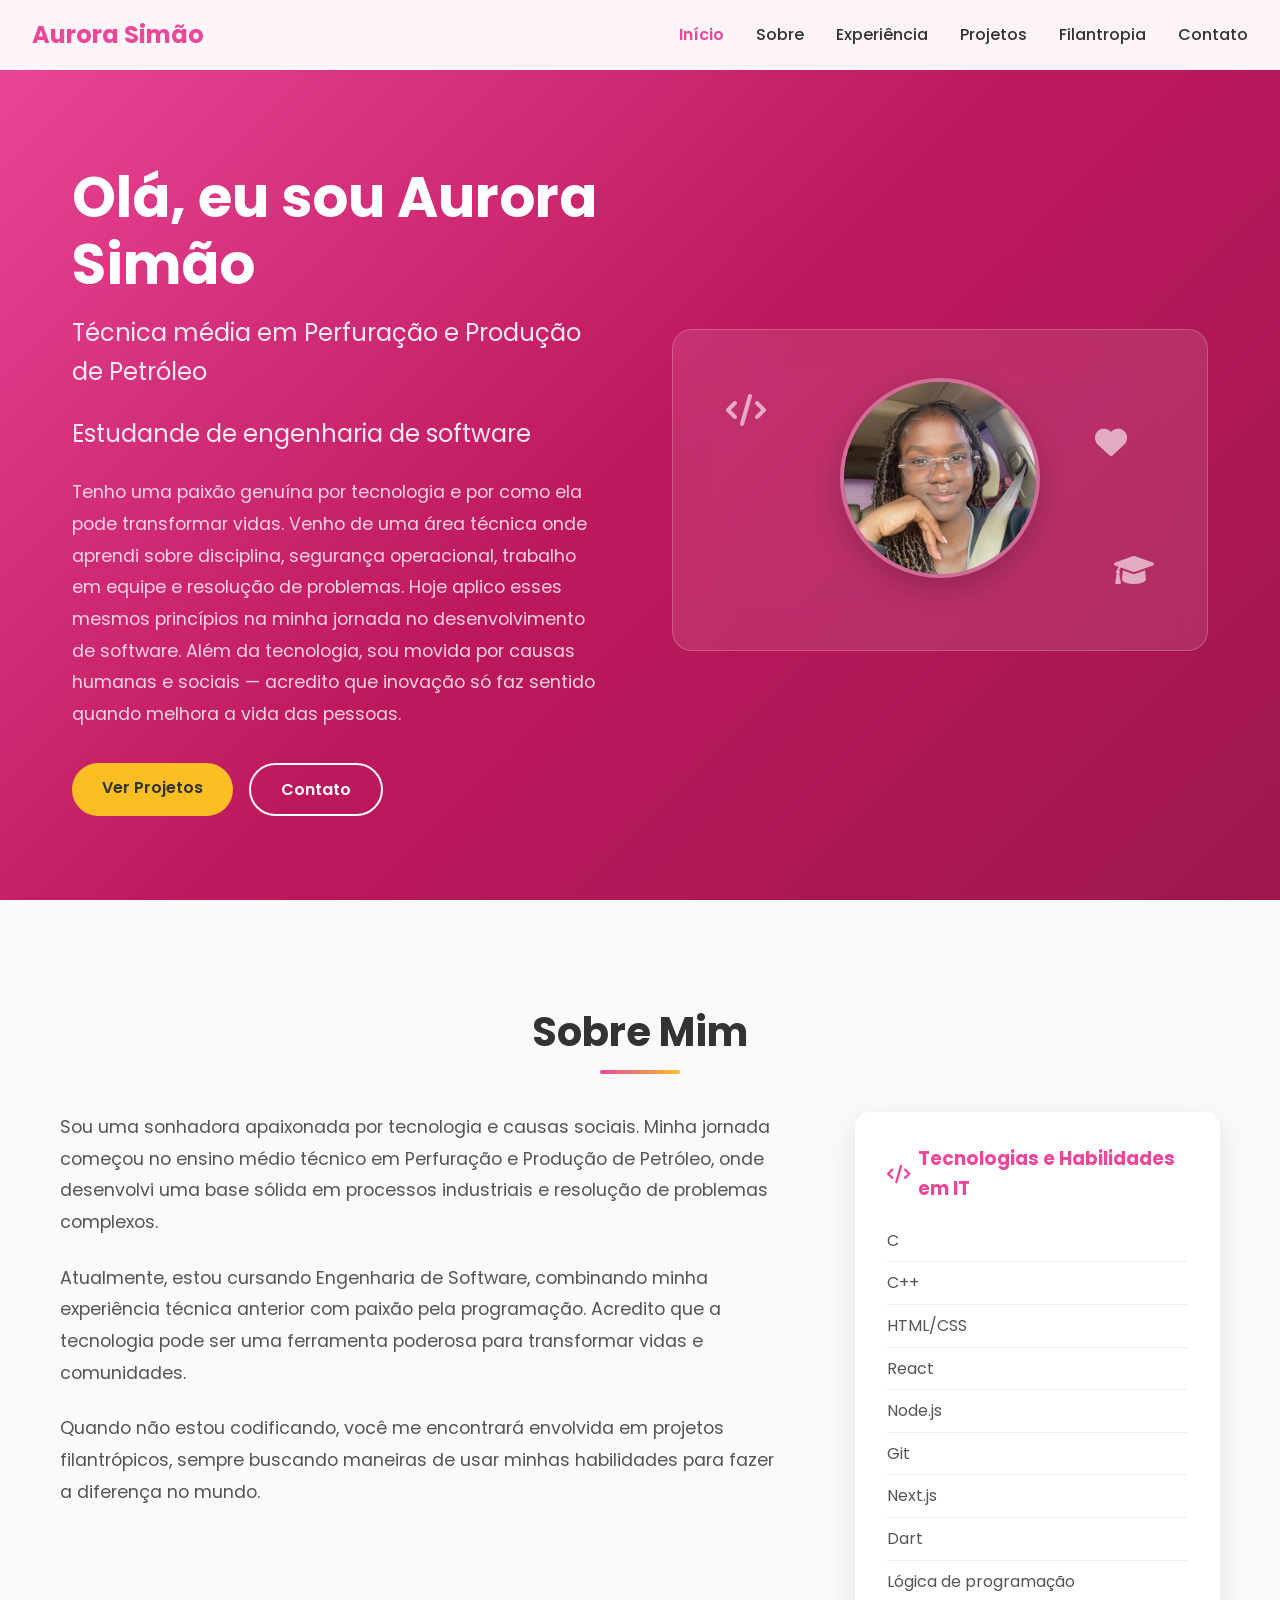
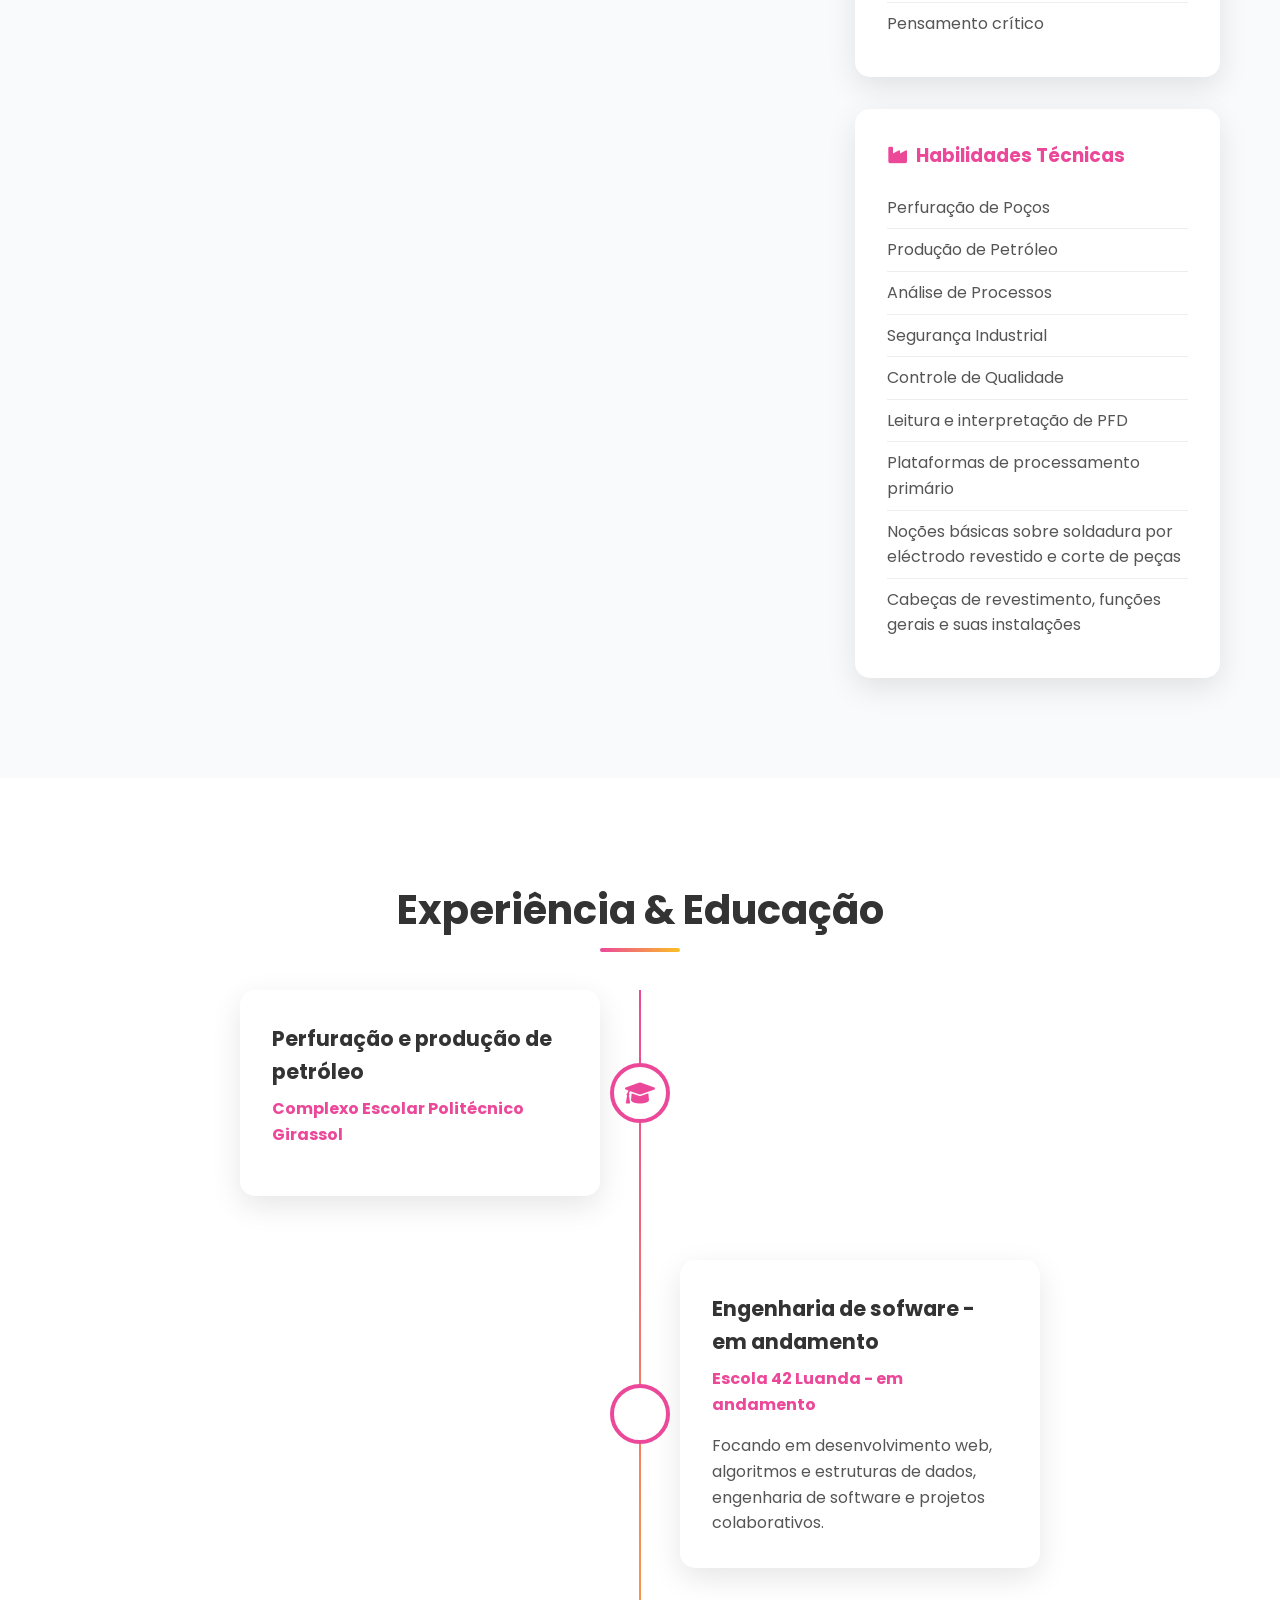
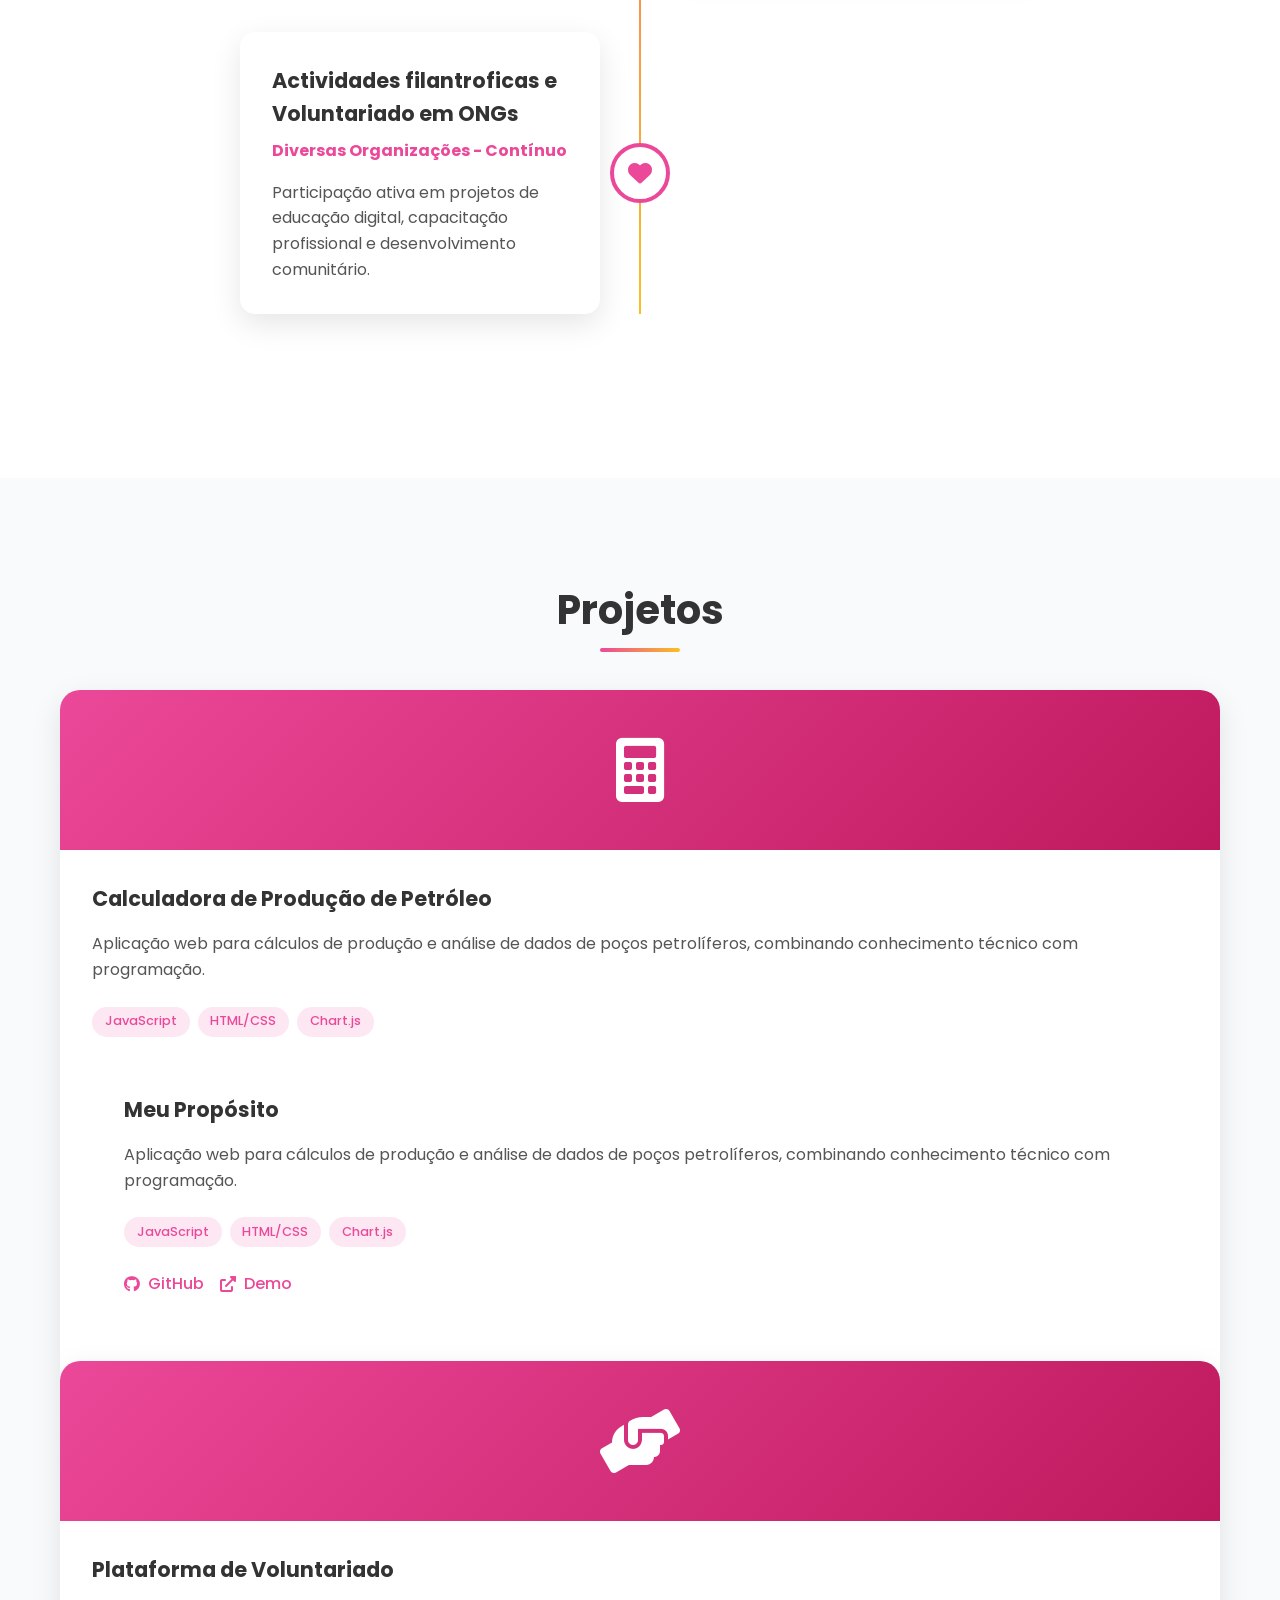
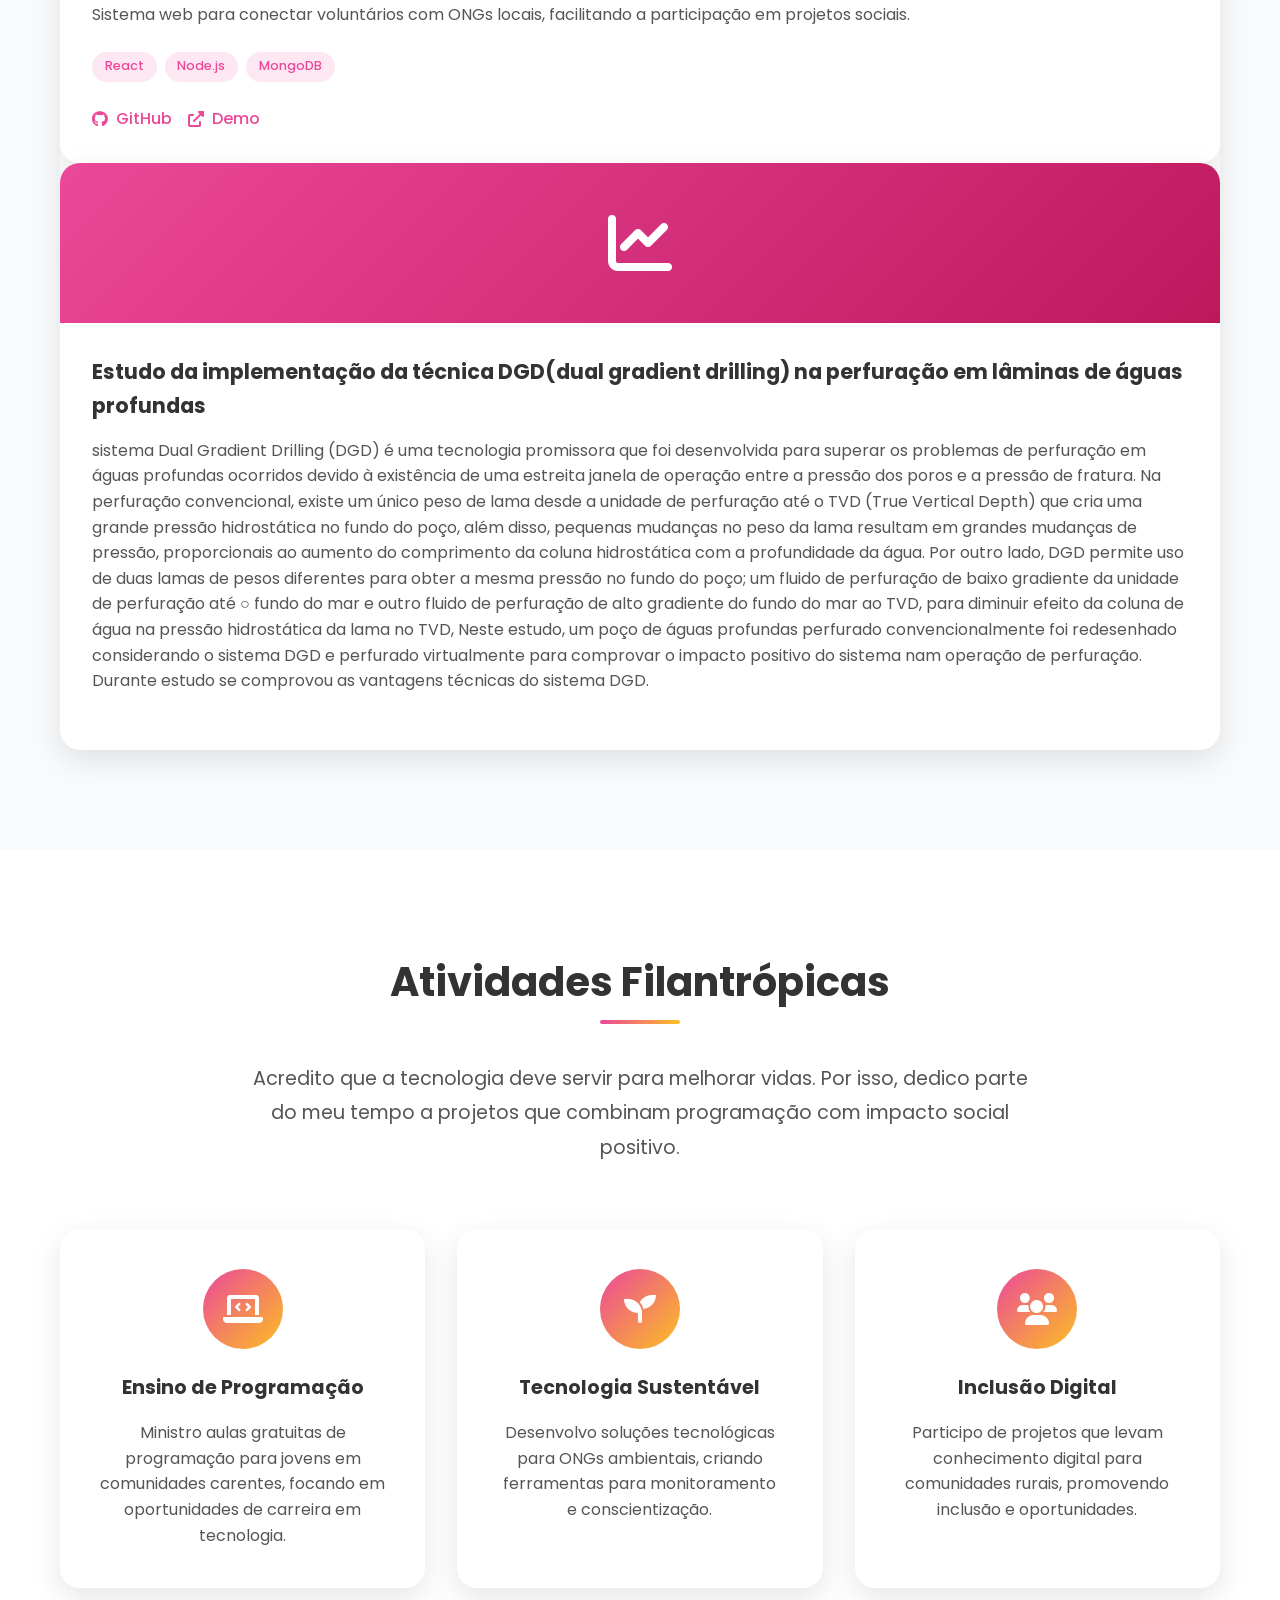
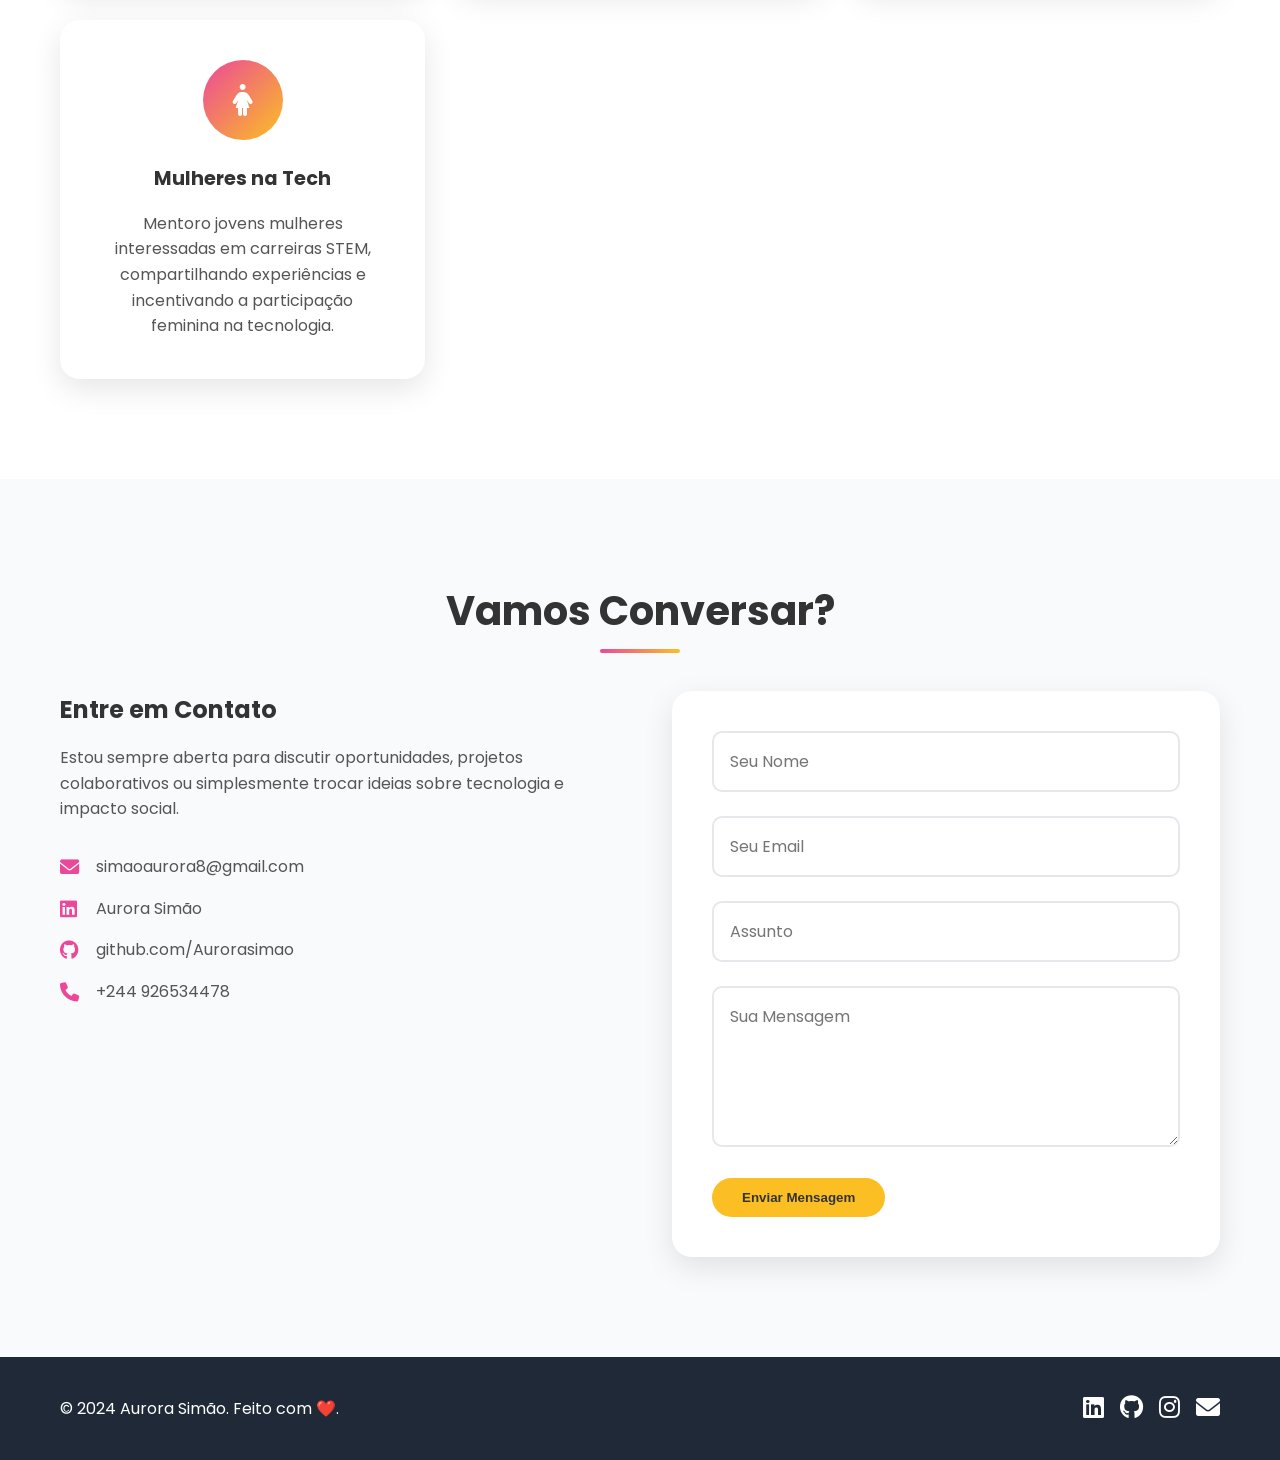
==== index.html @ c5554cc1 "primeiro commit" ====
<!DOCTYPE html>
<html lang="pt-BR">
<head>
    <meta charset="UTF-8">
    <meta name="viewport" content="width=device-width, initial-scale=1.0">
    <title>Aurora Simão</title>
    <link rel="stylesheet" href="styles.css">
    <link href="https://fonts.googleapis.com/css2?family=Poppins:wght@300;400;600;700&display=swap" rel="stylesheet">
    <link rel="stylesheet" href="https://cdnjs.cloudflare.com/ajax/libs/font-awesome/6.0.0/css/all.min.css">
</head>
<body>
    <!-- Header -->
    <header class="header">
        <nav class="nav">
            <div class="nav-logo">
                <h2>Aurora Simão</h2>
            </div>
            <ul class="nav-menu">
                <li><a href="#home">Início</a></li>
                <li><a href="#about">Sobre</a></li>
                <li><a href="#experience">Experiência</a></li>
                <li><a href="#projects">Projetos</a></li>
                <li><a href="#philanthropy">Filantropia</a></li>
                <li><a href="#contact">Contato</a></li>
            </ul>
            <div class="hamburger">
                <span></span>
                <span></span>
                <span></span>
            </div>
        </nav>
    </header>

    <!-- Hero Section -->
    <section id="home" class="hero">
        <div class="hero-content">
            <div class="hero-text">
                <h1>Olá, eu sou <span class="highlight">Aurora Simão</span></h1>
                <h2>Técnica média em Perfuração e Produção de Petróleo</h2>
                <h2>Estudande de engenharia de software</h2>
                <p>Tenho uma paixão genuína por tecnologia e por como ela pode transformar vidas.
Venho de uma área técnica onde aprendi sobre disciplina, segurança operacional, trabalho em equipe e resolução de problemas.
Hoje aplico esses mesmos princípios na minha jornada no desenvolvimento de software.
Além da tecnologia, sou movida por causas humanas e sociais — acredito que inovação só faz sentido quando melhora a vida das pessoas.</p>
                <div class="hero-buttons">
                    <a href="#projects" class="btn btn-primary">Ver Projetos</a>
                    <a href="#contact" class="btn btn-secondary">Contato</a>
                </div>
            </div>
            <div class="hero-image">
                <div class="profile-card">
                    <div class="profile-img">
                        <img src="aurora.jpeg" alt="Aurora Simão" class="profile-photo">
                    </div>
                    <div class="floating-icons">
                        <i class="fas fa-code"></i>
                        <i class="fas fa-heart"></i>
                        <i class="fas fa-oil-well"></i>
                        <i class="fas fa-graduation-cap"></i>
                    </div>
                </div>
            </div>
        </div>
    </section>

    <!-- About Section -->
    <section id="about" class="about">
        <div class="container">
            <h2 class="section-title">Sobre Mim</h2>
            <div class="about-content">
                <div class="about-text">
                    <p>Sou uma sonhadora apaixonada por tecnologia e causas sociais. Minha jornada começou no ensino médio 
                       técnico em Perfuração e Produção de Petróleo, onde desenvolvi uma base sólida em processos industriais 
                       e resolução de problemas complexos.</p>
                    
                    <p>Atualmente, estou cursando Engenharia de Software, combinando minha experiência técnica anterior 
                       com paixão pela programação. Acredito que a tecnologia pode ser uma ferramenta poderosa para 
                       transformar vidas e comunidades.</p>
                    
                    <p>Quando não estou codificando, você me encontrará envolvida em projetos filantrópicos, 
                       sempre buscando maneiras de usar minhas habilidades para fazer a diferença no mundo.</p>
                </div>
                <div class="skills-grid">
                    <div class="skill-category">
                        <h3><i class="fas fa-code"></i> Tecnologias e Habilidades em IT</h3>
                        <ul>
                            <li>C</li>
                            <li>C++</li>
                            <li>HTML/CSS</li>
                            <li>React</li>
                            <li>Node.js</li>
                            <li>Git</li>
                            <li>Next.js</li>
                            <li>Dart</li>
                            <li>Lógica de programação</li>
                            <li>Pensamento crítico</li>
                        </ul>
                    </div>
                    <div class="skill-category">
                        <h3><i class="fas fa-industry"></i> Habilidades Técnicas</h3>
                        <ul>
                            <li>Perfuração de Poços</li>
                            <li>Produção de Petróleo</li>
                            <li>Análise de Processos</li>
                            <li>Segurança Industrial</li>
                            <li>Controle de Qualidade</li>
                            <li>Leitura e interpretação de PFD</li>
                            <li>Plataformas de processamento primário</li>
                            <li>Noções básicas sobre soldadura por eléctrodo revestido e corte de peças</li>
                            <li>Cabeças de revestimento, funções gerais e suas instalações</li>
                        </ul>
                    </div>
                </div>
            </div>
        </div>
    </section>

    <!-- Experience Section -->
    <section id="experience" class="experience">
        <div class="container">
            <h2 class="section-title">Experiência & Educação</h2>
            <div class="timeline">
                <div class="timeline-item">
                    <div class="timeline-icon">
                        <i class="fas fa-graduation-cap"></i>
                    </div>
                    <div class="timeline-content">
                        <h3>Perfuração e produção de petróleo</h3>
                        <h4>Complexo Escolar Politécnico Girassol</h4>
                        <p></p>
                    </div>
                </div>
                
                <div class="timeline-item">
                    <div class="timeline-icon">
                        <i class="fas fa-oil-well"></i>
                    </div>
                    <div class="timeline-content">
                        <h3>Engenharia de sofware - em andamento</h3>
                        <h4>Escola 42 Luanda - em andamento</h4>
                        <p>Focando em desenvolvimento web, algoritmos e estruturas de dados, 
                           engenharia de software e projetos colaborativos.</p>
                    </div>
                </div>
                
                <div class="timeline-item">
                    <div class="timeline-icon">
                        <i class="fas fa-heart"></i>
                    </div>
                    <div class="timeline-content">
                        <h3>Actividades filantroficas e Voluntariado em ONGs</h3>
                        <h4>Diversas Organizações - Contínuo</h4>
                        <p>Participação ativa em projetos de educação digital, 
                           capacitação profissional e desenvolvimento comunitário.</p>
                    </div>
                </div>
            </div>
        </div>
    </section>    <!
-- Projects Section -->
    <section id="projects" class="projects">
        <div class="container">
            <h2 class="section-title">Projetos</h2>
            <div class="projects-grid">
                <div class="project-card">
                    <div class="project-image">
                        <i class="fas fa-calculator"></i>
                    </div>
                    <div class="project-content">
                        <h3>Calculadora de Produção de Petróleo</h3>
                        <p>Aplicação web para cálculos de produção e análise de dados de poços petrolíferos, 
                           combinando conhecimento técnico com programação.</p>
                        <div class="project-tech">
                            <span>JavaScript</span>
                            <span>HTML/CSS</span>
                            <span>Chart.js</span>
                        </div>
                         <div class="project-content">
                        <h3>Meu Propósito</h3>
                        <p>Aplicação web para cálculos de produção e análise de dados de poços petrolíferos, 
                           combinando conhecimento técnico com programação.</p>
                        <div class="project-tech">
                            <span>JavaScript</span>
                            <span>HTML/CSS</span>
                            <span>Chart.js</span>
                        </div>
                        <div class="project-links">
                            <a href="#" class="btn-link"><i class="fab fa-github"></i> GitHub</a>
                            <a href="#" class="btn-link"><i class="fas fa-external-link-alt"></i> Demo</a>
                        </div>
                    </div>
                </div>

                <div class="project-card">
                    <div class="project-image">
                        <i class="fas fa-hands-helping"></i>
                    </div>
                    <div class="project-content">
                        <h3>Plataforma de Voluntariado</h3>
                        <p>Sistema web para conectar voluntários com ONGs locais, 
                           facilitando a participação em projetos sociais.</p>
                        <div class="project-tech">
                            <span>React</span>
                            <span>Node.js</span>
                            <span>MongoDB</span>
                        </div>
                        <div class="project-links">
                            <a href="#" class="btn-link"><i class="fab fa-github"></i> GitHub</a>
                            <a href="#" class="btn-link"><i class="fas fa-external-link-alt"></i> Demo</a>
                        </div>
                    </div>
                </div>

                <div class="project-card">
                    <div class="project-image">
                        <i class="fas fa-chart-line"></i>
                    </div>
                    <div class="project-content">
                        <h3>Estudo da implementação da técnica DGD(dual gradient drilling) na perfuração em lâminas de águas profundas</h3>
                        <p>sistema Dual Gradient Drilling (DGD) é uma tecnologia promissora que foi desenvolvida para superar os problemas de perfuração em águas profundas ocorridos devido à existência de uma estreita janela de operação entre a pressão dos poros e a pressão de fratura. Na perfuração convencional, existe um único peso de lama desde a unidade de perfuração até o TVD (True Vertical Depth) que cria uma grande pressão hidrostática no fundo do poço, além disso, pequenas mudanças no peso da lama resultam em grandes mudanças de pressão,
proporcionais ao aumento do comprimento da coluna hidrostática com a profundidade da água. Por outro lado, DGD permite uso de duas lamas de pesos diferentes para obter a mesma pressão no fundo do poço; um fluido de perfuração de baixo gradiente da unidade de perfuração até ○ fundo do mar e outro fluido de perfuração de alto gradiente do fundo do mar ao TVD, para diminuir efeito da coluna de água na pressão hidrostática da lama no TVD, Neste estudo, um poço de águas profundas perfurado convencionalmente foi redesenhado considerando o sistema DGD e perfurado virtualmente para comprovar o impacto positivo do sistema nam operação de perfuração. Durante estudo se comprovou as vantagens técnicas do sistema DGD.</p>
                    </div>
                </div>
            </div>
        </div>
    </section>

    <!-- Philanthropy Section -->
    <section id="philanthropy" class="philanthropy">
        <div class="container">
            <h2 class="section-title">Atividades Filantrópicas</h2>
            <div class="philanthropy-content">
                <div class="philanthropy-intro">
                    <p>Acredito que a tecnologia deve servir para melhorar vidas. Por isso, dedico parte do meu tempo 
                       a projetos que combinam programação com impacto social positivo.</p>
                </div>
                
                <div class="philanthropy-grid">
                    <div class="philanthropy-card">
                        <div class="card-icon">
                            <i class="fas fa-laptop-code"></i>
                        </div>
                        <h3>Ensino de Programação</h3>
                        <p>Ministro aulas gratuitas de programação para jovens em comunidades carentes, 
                           focando em oportunidades de carreira em tecnologia.</p>
                    </div>
                    
                    <div class="philanthropy-card">
                        <div class="card-icon">
                            <i class="fas fa-seedling"></i>
                        </div>
                        <h3>Tecnologia Sustentável</h3>
                        <p>Desenvolvo soluções tecnológicas para ONGs ambientais, 
                           criando ferramentas para monitoramento e conscientização.</p>
                    </div>
                    
                    <div class="philanthropy-card">
                        <div class="card-icon">
                            <i class="fas fa-users"></i>
                        </div>
                        <h3>Inclusão Digital</h3>
                        <p>Participo de projetos que levam conhecimento digital para comunidades rurais, 
                           promovendo inclusão e oportunidades.</p>
                    </div>
                    
                    <div class="philanthropy-card">
                        <div class="card-icon">
                            <i class="fas fa-female"></i>
                        </div>
                        <h3>Mulheres na Tech</h3>
                        <p>Mentoro jovens mulheres interessadas em carreiras STEM, 
                           compartilhando experiências e incentivando a participação feminina na tecnologia.</p>
                    </div>
                </div>
            </div>
        </div>
    </section>

    <!-- Contact Section -->
    <section id="contact" class="contact">
        <div class="container">
            <h2 class="section-title">Vamos Conversar?</h2>
            <div class="contact-content">
                <div class="contact-info">
                    <h3>Entre em Contato</h3>
                    <p>Estou sempre aberta para discutir oportunidades, projetos colaborativos 
                       ou simplesmente trocar ideias sobre tecnologia e impacto social.</p>
                    
                    <div class="contact-methods">
                        <div class="contact-method">
                            <i class="fas fa-envelope"></i>
                            <span>simaoaurora8@gmail.com</span>
                        </div>
                        <div class="contact-method">
                            <i class="fab fa-linkedin"></i>
                            <span>Aurora Simão</span>
                        </div>
                        <div class="contact-method">
                            <i class="fab fa-github"></i>
                            <span>github.com/Aurorasimao</span>
                        </div>
                        <div class="contact-method">
                            <i class="fas fa-phone"></i>
                            <span>+244 926534478</span>
                        </div>
                    </div>
                </div>
                
                <form class="contact-form">
                    <div class="form-group">
                        <input type="text" placeholder="Seu Nome" required>
                    </div>
                    <div class="form-group">
                        <input type="email" placeholder="Seu Email" required>
                    </div>
                    <div class="form-group">
                        <input type="text" placeholder="Assunto" required>
                    </div>
                    <div class="form-group">
                        <textarea placeholder="Sua Mensagem" rows="5" required></textarea>
                    </div>
                    <button type="submit" class="btn btn-primary">Enviar Mensagem</button>
                </form>
            </div>
        </div>
    </section>

    <!-- Footer -->
    <footer class="footer">
        <div class="container">
            <div class="footer-content">
                <div class="footer-text">
                    <p>&copy; 2024 Aurora Simão. Feito com ❤️.</p>
                </div>
                <div class="footer-social">
                    <a href="#"><i class="fab fa-linkedin"></i></a>
                    <a href="#"><i class="fab fa-github"></i></a>
                    <a href="#"><i class="fab fa-instagram"></i></a>
                    <a href="#"><i class="fas fa-envelope"></i></a>
                </div>
            </div>
        </div>
    </footer>

    <script src="script.js"></script>
</body>
</html>
---- styles.css ----
/* Reset e Base */
* {
    margin: 0;
    padding: 0;
    box-sizing: border-box;
}

body {
    font-family: 'Poppins', sans-serif;
    line-height: 1.6;
    color: #333;
    overflow-x: hidden;
}

.container {
    max-width: 1200px;
    margin: 0 auto;
    padding: 0 20px;
}

/* Header */
.header {
    position: fixed;
    top: 0;
    width: 100%;
    background: rgba(255, 255, 255, 0.95);
    backdrop-filter: blur(10px);
    z-index: 1000;
    transition: all 0.3s ease;
}

.nav {
    display: flex;
    justify-content: space-between;
    align-items: center;
    padding: 1rem 2rem;
}

.nav-logo h2 {
    color: #ec4899;
    font-weight: 700;
}

.nav-menu {
    display: flex;
    list-style: none;
    gap: 2rem;
}

.nav-menu a {
    text-decoration: none;
    color: #333;
    font-weight: 500;
    transition: color 0.3s ease;
}

.nav-menu a:hover {
    color: #ec4899;
}

.hamburger {
    display: none;
    flex-direction: column;
    cursor: pointer;
}

.hamburger span {
    width: 25px;
    height: 3px;
    background: #333;
    margin: 3px 0;
    transition: 0.3s;
}

/* Hero Section */
.hero {
    min-height: 100vh;
    display: flex;
    align-items: center;
    background: linear-gradient(135deg, #ec4899 0%, #be185d 50%, #9d174d 100%);
    color: white;
    padding-top: 80px;
}

.hero-content {
    display: grid;
    grid-template-columns: 1fr 1fr;
    gap: 4rem;
    align-items: center;
    max-width: 1200px;
    margin: 0 auto;
    padding: 0 2rem;
}

.hero-text h1 {
    font-size: 3.5rem;
    font-weight: 700;
    margin-bottom: 1rem;
    line-height: 1.2;
}

.highlight {
    color: #fbbf24;
}

.hero-text h2 {
    font-size: 1.5rem;
    font-weight: 400;
    margin-bottom: 1.5rem;
    opacity: 0.9;
}

.hero-text p {
    font-size: 1.1rem;
    margin-bottom: 2rem;
    opacity: 0.8;
    line-height: 1.8;
}

.hero-buttons {
    display: flex;
    gap: 1rem;
}

.btn {
    padding: 12px 30px;
    border: none;
    border-radius: 50px;
    font-weight: 600;
    text-decoration: none;
    transition: all 0.3s ease;
    cursor: pointer;
    display: inline-block;
}

.btn-primary {
    background: #fbbf24;
    color: #333;
}

.btn-primary:hover {
    background: #f59e0b;
    transform: translateY(-2px);
}

.btn-secondary {
    background: transparent;
    color: white;
    border: 2px solid white;
}

.btn-secondary:hover {
    background: white;
    color: #333;
}

/* Profile Card */
.profile-card {
    position: relative;
    background: rgba(255, 255, 255, 0.1);
    backdrop-filter: blur(20px);
    border-radius: 20px;
    padding: 3rem;
    text-align: center;
    border: 1px solid rgba(255, 255, 255, 0.2);
}

.profile-img {
    position: relative;
    margin-bottom: 1rem;
}

.profile-photo {
    width: 200px;
    height: 200px;
    border-radius: 50%;
    object-fit: cover;
    border: 4px solid rgba(255, 255, 255, 0.3);
    box-shadow: 0 10px 30px rgba(0, 0, 0, 0.2);
    transition: transform 0.3s ease;
}

.profile-photo:hover {
    transform: scale(1.05);
}

.floating-icons {
    position: absolute;
    top: 0;
    left: 0;
    right: 0;
    bottom: 0;
    pointer-events: none;
}

.floating-icons i {
    position: absolute;
    font-size: 2rem;
    color: rgba(255, 255, 255, 0.6);
    animation: float 6s ease-in-out infinite;
}

.floating-icons i:nth-child(1) {
    top: 20%;
    left: 10%;
    animation-delay: 0s;
}

.floating-icons i:nth-child(2) {
    top: 30%;
    right: 15%;
    animation-delay: 1.5s;
}

.floating-icons i:nth-child(3) {
    bottom: 30%;
    left: 15%;
    animation-delay: 3s;
}

.floating-icons i:nth-child(4) {
    bottom: 20%;
    right: 10%;
    animation-delay: 4.5s;
}

@keyframes float {
    0%, 100% { transform: translateY(0px); }
    50% { transform: translateY(-20px); }
}

/* Section Styles */
.section-title {
    text-align: center;
    font-size: 2.5rem;
    font-weight: 700;
    margin-bottom: 3rem;
    color: #333;
    position: relative;
}

.section-title::after {
    content: '';
    position: absolute;
    bottom: -10px;
    left: 50%;
    transform: translateX(-50%);
    width: 80px;
    height: 4px;
    background: linear-gradient(90deg, #ec4899, #fbbf24);
    border-radius: 2px;
}

/* About Section */
.about {
    padding: 100px 0;
    background: #f8fafc;
}

.about-content {
    display: grid;
    grid-template-columns: 2fr 1fr;
    gap: 4rem;
    align-items: start;
}

.about-text p {
    font-size: 1.1rem;
    margin-bottom: 1.5rem;
    line-height: 1.8;
    color: #555;
}

.skills-grid {
    display: grid;
    gap: 2rem;
}

.skill-category {
    background: white;
    padding: 2rem;
    border-radius: 15px;
    box-shadow: 0 10px 30px rgba(0, 0, 0, 0.1);
}

.skill-category h3 {
    color: #ec4899;
    margin-bottom: 1rem;
    display: flex;
    align-items: center;
    gap: 0.5rem;
}

.skill-category ul {
    list-style: none;
}

.skill-category li {
    padding: 0.5rem 0;
    border-bottom: 1px solid #eee;
    color: #555;
}

.skill-category li:last-child {
    border-bottom: none;
}

/* Experience Section */
.experience {
    padding: 100px 0;
}

.timeline {
    position: relative;
    max-width: 800px;
    margin: 0 auto;
}

.timeline::before {
    content: '';
    position: absolute;
    left: 50%;
    top: 0;
    bottom: 0;
    width: 2px;
    background: linear-gradient(180deg, #ec4899, #fbbf24);
    transform: translateX(-50%);
}

.timeline-item {
    position: relative;
    margin-bottom: 4rem;
    display: flex;
    align-items: center;
}

.timeline-item:nth-child(odd) {
    flex-direction: row;
}

.timeline-item:nth-child(even) {
    flex-direction: row-reverse;
}

.timeline-icon {
    position: absolute;
    left: 50%;
    transform: translateX(-50%);
    width: 60px;
    height: 60px;
    background: white;
    border: 4px solid #ec4899;
    border-radius: 50%;
    display: flex;
    align-items: center;
    justify-content: center;
    z-index: 2;
}

.timeline-icon i {
    font-size: 1.5rem;
    color: #ec4899;
}

.timeline-content {
    background: white;
    padding: 2rem;
    border-radius: 15px;
    box-shadow: 0 10px 30px rgba(0, 0, 0, 0.1);
    width: 45%;
    position: relative;
}

.timeline-content h3 {
    color: #333;
    font-size: 1.3rem;
    margin-bottom: 0.5rem;
}

.timeline-content h4 {
    color: #ec4899;
    font-size: 1rem;
    margin-bottom: 1rem;
}

.timeline-content p {
    color: #555;
    line-height: 1.6;
}

/* Projects Section */
.projects {
    padding: 100px 0;
    background: #f8fafc;
}

.projects-grid {
    display: grid;
    grid-template-columns: repeat(auto-fit, minmax(350px, 1fr));
    gap: 2rem;
}

.project-card {
    background: white;
    border-radius: 20px;
    overflow: hidden;
    box-shadow: 0 10px 30px rgba(0, 0, 0, 0.1);
    transition: transform 0.3s ease;
}

.project-card:hover {
    transform: translateY(-10px);
}

.project-image {
    background: linear-gradient(135deg, #ec4899, #be185d);
    padding: 3rem;
    text-align: center;
}

.project-image i {
    font-size: 4rem;
    color: white;
}

.project-content {
    padding: 2rem;
}

.project-content h3 {
    color: #333;
    margin-bottom: 1rem;
    font-size: 1.3rem;
}

.project-content p {
    color: #555;
    margin-bottom: 1.5rem;
    line-height: 1.6;
}

.project-tech {
    display: flex;
    flex-wrap: wrap;
    gap: 0.5rem;
    margin-bottom: 1.5rem;
}

.project-tech span {
    background: #fce7f3;
    color: #ec4899;
    padding: 0.3rem 0.8rem;
    border-radius: 20px;
    font-size: 0.8rem;
    font-weight: 500;
}

.project-links {
    display: flex;
    gap: 1rem;
}

.btn-link {
    color: #ec4899;
    text-decoration: none;
    font-weight: 500;
    display: flex;
    align-items: center;
    gap: 0.5rem;
    transition: color 0.3s ease;
}

.btn-link:hover {
    color: #be185d;
}

/* Philanthropy Section */
.philanthropy {
    padding: 100px 0;
}

.philanthropy-intro {
    text-align: center;
    max-width: 800px;
    margin: 0 auto 4rem;
}

.philanthropy-intro p {
    font-size: 1.2rem;
    color: #555;
    line-height: 1.8;
}

.philanthropy-grid {
    display: grid;
    grid-template-columns: repeat(auto-fit, minmax(280px, 1fr));
    gap: 2rem;
}

.philanthropy-card {
    background: white;
    padding: 2.5rem;
    border-radius: 20px;
    text-align: center;
    box-shadow: 0 10px 30px rgba(0, 0, 0, 0.1);
    transition: transform 0.3s ease;
}

.philanthropy-card:hover {
    transform: translateY(-5px);
}

.card-icon {
    width: 80px;
    height: 80px;
    background: linear-gradient(135deg, #ec4899, #fbbf24);
    border-radius: 50%;
    display: flex;
    align-items: center;
    justify-content: center;
    margin: 0 auto 1.5rem;
}

.card-icon i {
    font-size: 2rem;
    color: white;
}

.philanthropy-card h3 {
    color: #333;
    margin-bottom: 1rem;
    font-size: 1.2rem;
}

.philanthropy-card p {
    color: #555;
    line-height: 1.6;
}

/* Contact Section */
.contact {
    padding: 100px 0;
    background: #f8fafc;
}

.contact-content {
    display: grid;
    grid-template-columns: 1fr 1fr;
    gap: 4rem;
    align-items: start;
}

.contact-info h3 {
    color: #333;
    margin-bottom: 1rem;
    font-size: 1.5rem;
}

.contact-info p {
    color: #555;
    margin-bottom: 2rem;
    line-height: 1.6;
}

.contact-methods {
    display: flex;
    flex-direction: column;
    gap: 1rem;
}

.contact-method {
    display: flex;
    align-items: center;
    gap: 1rem;
    color: #555;
}

.contact-method i {
    color: #ec4899;
    font-size: 1.2rem;
    width: 20px;
}

.contact-form {
    background: white;
    padding: 2.5rem;
    border-radius: 20px;
    box-shadow: 0 10px 30px rgba(0, 0, 0, 0.1);
}

.form-group {
    margin-bottom: 1.5rem;
}

.form-group input,
.form-group textarea {
    width: 100%;
    padding: 1rem;
    border: 2px solid #e5e7eb;
    border-radius: 10px;
    font-family: inherit;
    font-size: 1rem;
    transition: border-color 0.3s ease;
}

.form-group input:focus,
.form-group textarea:focus {
    outline: none;
    border-color: #ec4899;
}

.form-group textarea {
    resize: vertical;
    min-height: 120px;
}

/* Footer */
.footer {
    background: #1f2937;
    color: white;
    padding: 2rem 0;
}

.footer-content {
    display: flex;
    justify-content: space-between;
    align-items: center;
}

.footer-social {
    display: flex;
    gap: 1rem;
}

.footer-social a {
    color: white;
    font-size: 1.5rem;
    transition: color 0.3s ease;
}

.footer-social a:hover {
    color: #fbbf24;
}

/* Responsive Design */
@media (max-width: 768px) {
    .hamburger {
        display: flex;
    }
    
    .nav-menu {
        display: none;
    }
    
    .hero-content {
        grid-template-columns: 1fr;
        text-align: center;
        gap: 2rem;
    }
    
    .hero-text h1 {
        font-size: 2.5rem;
    }
    
    .about-content {
        grid-template-columns: 1fr;
        gap: 2rem;
    }
    
    .timeline::before {
        left: 30px;
    }
    
    .timeline-item {
        flex-direction: row !important;
        padding-left: 80px;
    }
    
    .timeline-icon {
        left: 30px;
        transform: translateX(-50%);
    }
    
    .timeline-content {
        width: 100%;
    }
    
    .contact-content {
        grid-template-columns: 1fr;
        gap: 2rem;
    }
    
    .footer-content {
        flex-direction: column;
        gap: 1rem;
        text-align: center;
    }
    
    .hero-buttons {
        flex-direction: column;
        align-items: center;
    }
    
    .projects-grid {
        grid-template-columns: 1fr;
    }
    
    .philanthropy-grid {
        grid-template-columns: 1fr;
    }
}
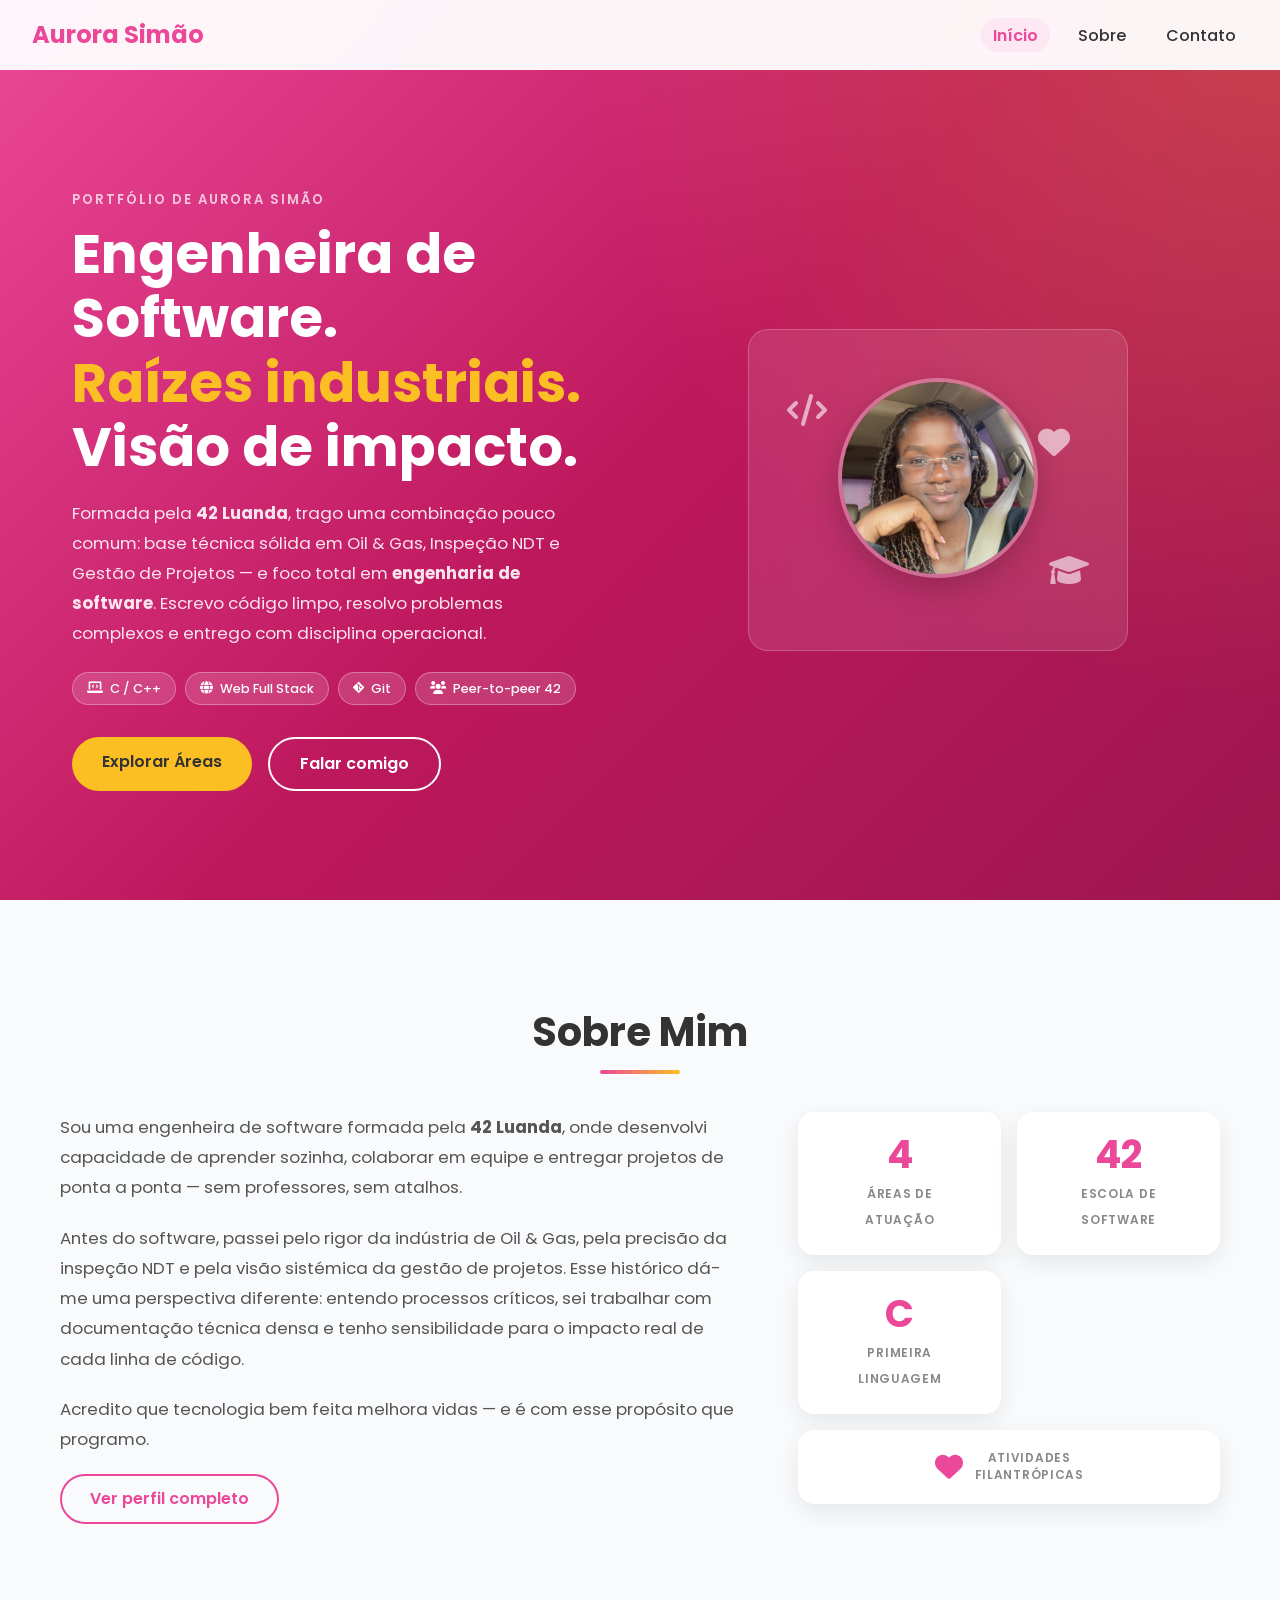
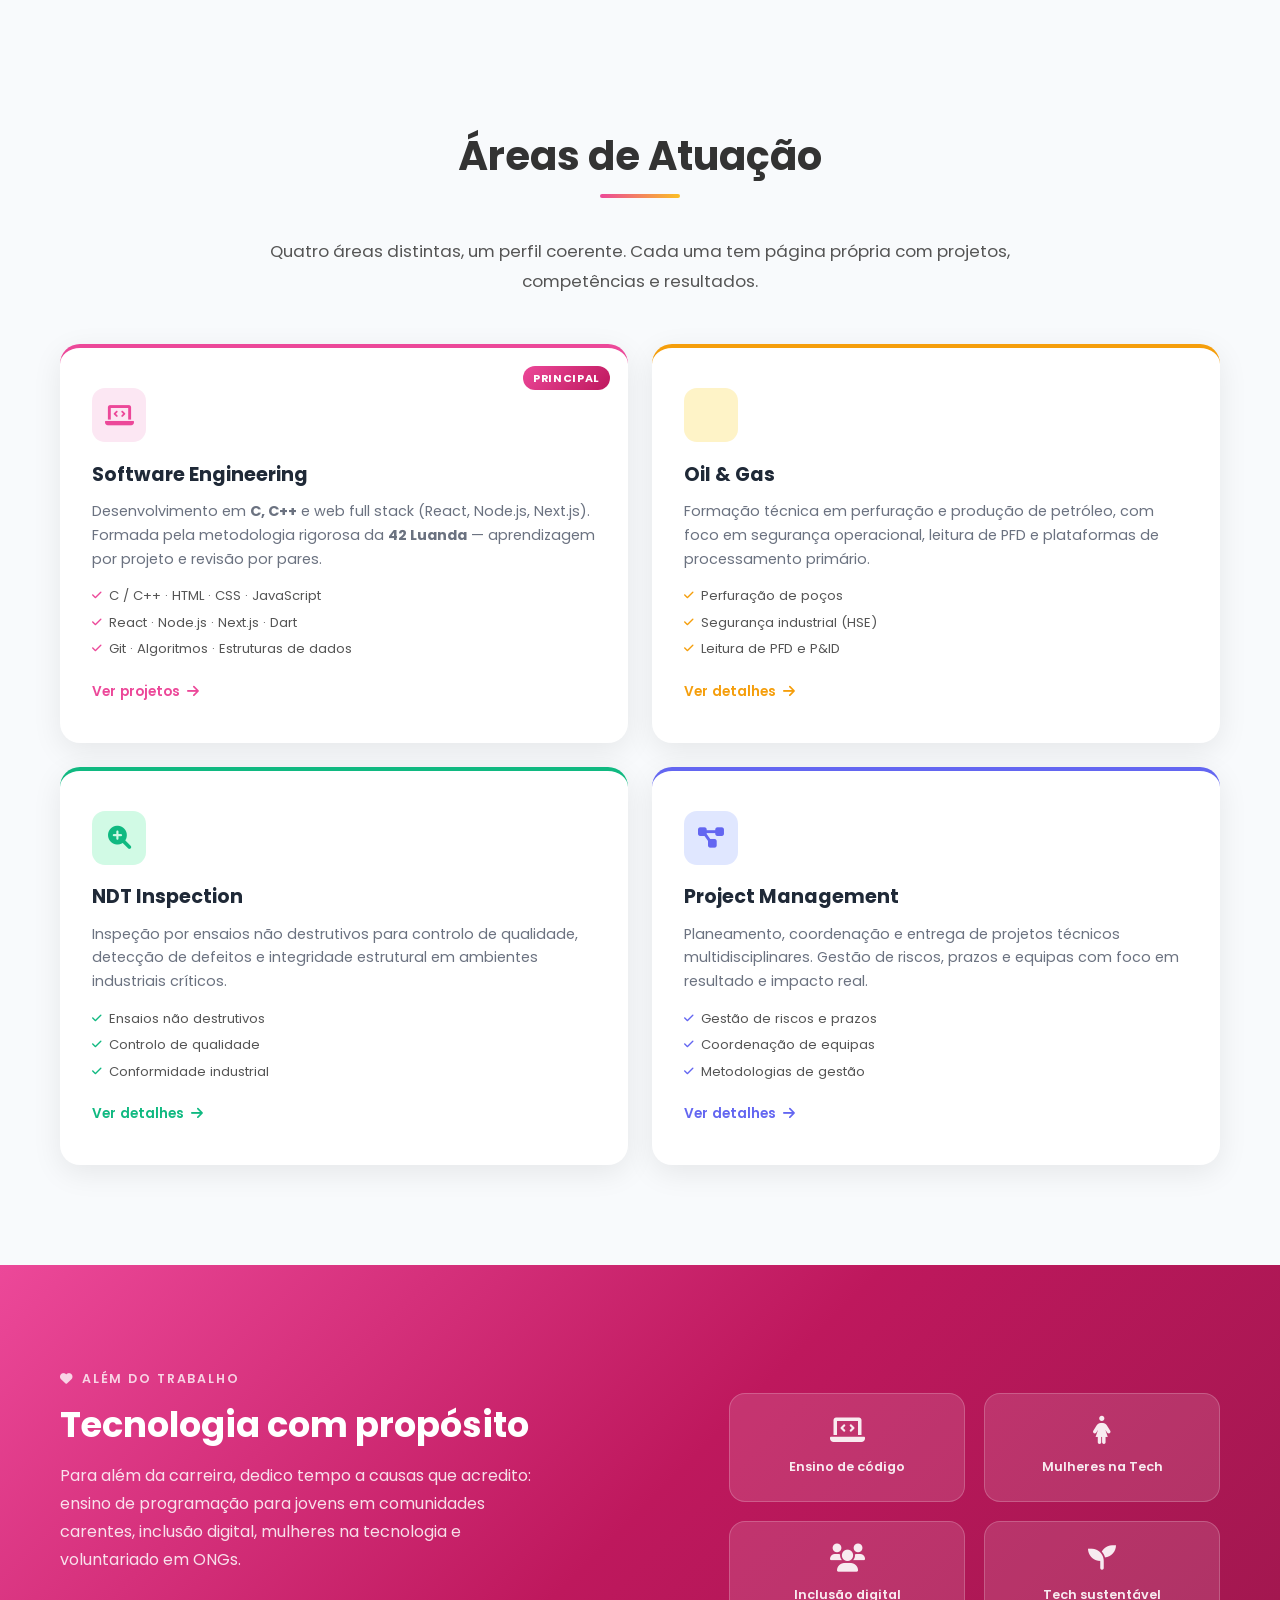
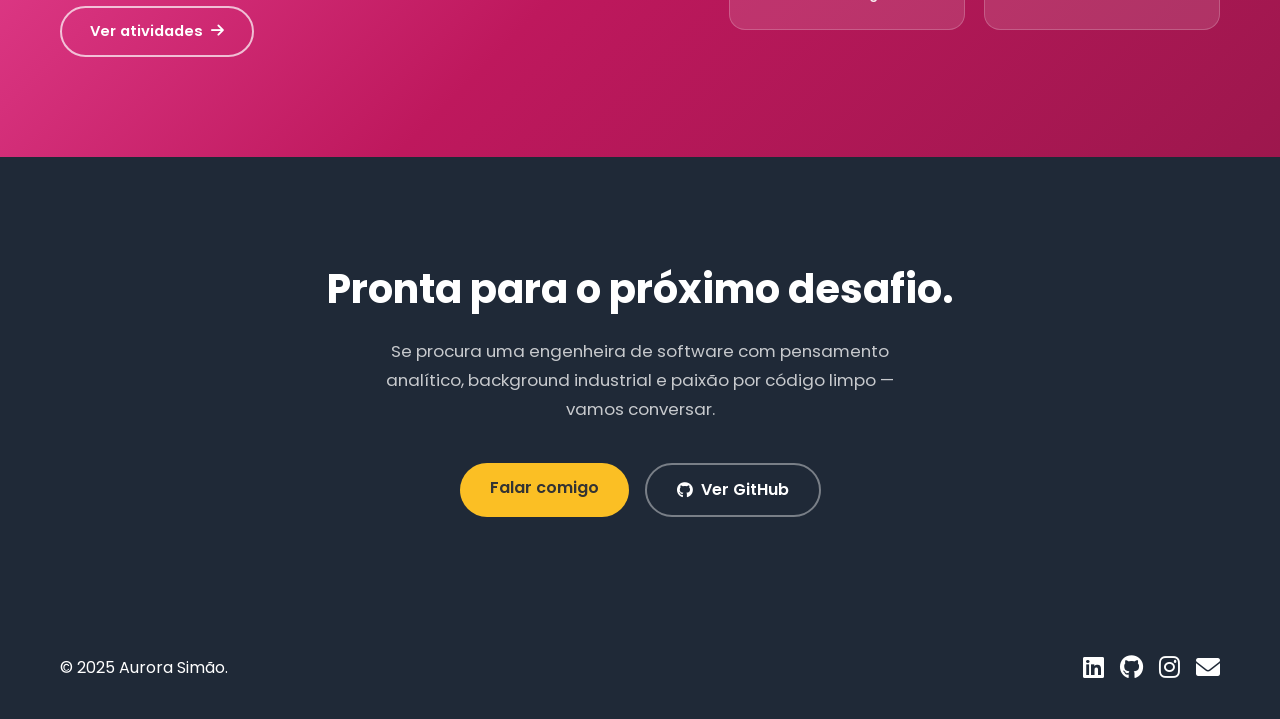
==== commit d44f8585: "last update" ====
--- a/index.html
+++ b/index.html
@@ -3,48 +3,46 @@
 <head>
     <meta charset="UTF-8">
     <meta name="viewport" content="width=device-width, initial-scale=1.0">
-    <title>Aurora Simão</title>
+    <title>Aurora Simão — Portfólio</title>
     <link rel="stylesheet" href="styles.css">
     <link href="https://fonts.googleapis.com/css2?family=Poppins:wght@300;400;600;700&display=swap" rel="stylesheet">
     <link rel="stylesheet" href="https://cdnjs.cloudflare.com/ajax/libs/font-awesome/6.0.0/css/all.min.css">
 </head>
 <body>
+
     <!-- Header -->
     <header class="header">
         <nav class="nav">
-            <div class="nav-logo">
-                <h2>Aurora Simão</h2>
-            </div>
+            <div class="nav-logo"><h2>Aurora Simão</h2></div>
             <ul class="nav-menu">
-                <li><a href="#home">Início</a></li>
-                <li><a href="#about">Sobre</a></li>
-                <li><a href="#experience">Experiência</a></li>
-                <li><a href="#projects">Projetos</a></li>
-                <li><a href="#philanthropy">Filantropia</a></li>
-                <li><a href="#contact">Contato</a></li>
+                <li><a href="index.html">Início</a></li>
+                <li><a href="pages/about.html">Sobre</a></li>
+                <li><a href="pages/contact.html">Contato</a></li>
             </ul>
-            <div class="hamburger">
-                <span></span>
-                <span></span>
-                <span></span>
-            </div>
+            <div class="hamburger"><span></span><span></span><span></span></div>
         </nav>
     </header>
 
-    <!-- Hero Section -->
+    <!-- ═══════════════════════════════════════════
+         HERO
+    ═══════════════════════════════════════════ -->
     <section id="home" class="hero">
         <div class="hero-content">
             <div class="hero-text">
-                <h1>Olá, eu sou <span class="highlight">Aurora Simão</span></h1>
-                <h2>Técnica média em Perfuração e Produção de Petróleo</h2>
-                <h2>Estudande de engenharia de software</h2>
-                <p>Tenho uma paixão genuína por tecnologia e por como ela pode transformar vidas.
-Venho de uma área técnica onde aprendi sobre disciplina, segurança operacional, trabalho em equipe e resolução de problemas.
-Hoje aplico esses mesmos princípios na minha jornada no desenvolvimento de software.
-Além da tecnologia, sou movida por causas humanas e sociais — acredito que inovação só faz sentido quando melhora a vida das pessoas.</p>
+                <p class="hero-eyebrow">Portfólio de Aurora Simão</p>
+                <h1>Engenheira de Software.<br><span class="highlight">Raízes industriais.</span><br>Visão de impacto.</h1>
+                <p class="hero-bio">
+                    Formada pela <strong>42 Luanda</strong>, trago uma combinação pouco comum: base técnica sólida em Oil &amp; Gas, Inspeção NDT e Gestão de Projetos — e foco total em <strong>engenharia de software</strong>. Escrevo código limpo, resolvo problemas complexos e entrego com disciplina operacional.
+                </p>
+                <div class="hero-tags">
+                    <span><i class="fas fa-laptop-code"></i> C / C++</span>
+                    <span><i class="fas fa-globe"></i> Web Full Stack</span>
+                    <span><i class="fab fa-git-alt"></i> Git</span>
+                    <span><i class="fas fa-users"></i> Peer-to-peer 42</span>
+                </div>
                 <div class="hero-buttons">
-                    <a href="#projects" class="btn btn-primary">Ver Projetos</a>
-                    <a href="#contact" class="btn btn-secondary">Contato</a>
+                    <a href="#areas" class="btn btn-primary">Explorar Áreas</a>
+                    <a href="pages/contact.html" class="btn btn-secondary">Falar comigo</a>
                 </div>
             </div>
             <div class="hero-image">
@@ -63,264 +61,135 @@
         </div>
     </section>
 
-    <!-- About Section -->
-    <section id="about" class="about">
+    <!-- ═══════════════════════════════════════════
+         SOBRE (resumo inline, link para página completa)
+    ═══════════════════════════════════════════ -->
+    <section id="about" class="about reveal">
         <div class="container">
             <h2 class="section-title">Sobre Mim</h2>
-            <div class="about-content">
-                <div class="about-text">
-                    <p>Sou uma sonhadora apaixonada por tecnologia e causas sociais. Minha jornada começou no ensino médio 
-                       técnico em Perfuração e Produção de Petróleo, onde desenvolvi uma base sólida em processos industriais 
-                       e resolução de problemas complexos.</p>
-                    
-                    <p>Atualmente, estou cursando Engenharia de Software, combinando minha experiência técnica anterior 
-                       com paixão pela programação. Acredito que a tecnologia pode ser uma ferramenta poderosa para 
-                       transformar vidas e comunidades.</p>
-                    
-                    <p>Quando não estou codificando, você me encontrará envolvida em projetos filantrópicos, 
-                       sempre buscando maneiras de usar minhas habilidades para fazer a diferença no mundo.</p>
-                </div>
-                <div class="skills-grid">
-                    <div class="skill-category">
-                        <h3><i class="fas fa-code"></i> Tecnologias e Habilidades em IT</h3>
-                        <ul>
-                            <li>C</li>
-                            <li>C++</li>
-                            <li>HTML/CSS</li>
-                            <li>React</li>
-                            <li>Node.js</li>
-                            <li>Git</li>
-                            <li>Next.js</li>
-                            <li>Dart</li>
-                            <li>Lógica de programação</li>
-                            <li>Pensamento crítico</li>
-                        </ul>
-                    </div>
-                    <div class="skill-category">
-                        <h3><i class="fas fa-industry"></i> Habilidades Técnicas</h3>
-                        <ul>
-                            <li>Perfuração de Poços</li>
-                            <li>Produção de Petróleo</li>
-                            <li>Análise de Processos</li>
-                            <li>Segurança Industrial</li>
-                            <li>Controle de Qualidade</li>
-                            <li>Leitura e interpretação de PFD</li>
-                            <li>Plataformas de processamento primário</li>
-                            <li>Noções básicas sobre soldadura por eléctrodo revestido e corte de peças</li>
-                            <li>Cabeças de revestimento, funções gerais e suas instalações</li>
-                        </ul>
-                    </div>
-                </div>
-            </div>
-        </div>
-    </section>
-
-    <!-- Experience Section -->
-    <section id="experience" class="experience">
-        <div class="container">
-            <h2 class="section-title">Experiência & Educação</h2>
-            <div class="timeline">
-                <div class="timeline-item">
-                    <div class="timeline-icon">
-                        <i class="fas fa-graduation-cap"></i>
-                    </div>
-                    <div class="timeline-content">
-                        <h3>Perfuração e produção de petróleo</h3>
-                        <h4>Complexo Escolar Politécnico Girassol</h4>
-                        <p></p>
-                    </div>
-                </div>
-                
-                <div class="timeline-item">
-                    <div class="timeline-icon">
-                        <i class="fas fa-oil-well"></i>
-                    </div>
-                    <div class="timeline-content">
-                        <h3>Engenharia de sofware - em andamento</h3>
-                        <h4>Escola 42 Luanda - em andamento</h4>
-                        <p>Focando em desenvolvimento web, algoritmos e estruturas de dados, 
-                           engenharia de software e projetos colaborativos.</p>
-                    </div>
-                </div>
-                
-                <div class="timeline-item">
-                    <div class="timeline-icon">
-                        <i class="fas fa-heart"></i>
-                    </div>
-                    <div class="timeline-content">
-                        <h3>Actividades filantroficas e Voluntariado em ONGs</h3>
-                        <h4>Diversas Organizações - Contínuo</h4>
-                        <p>Participação ativa em projetos de educação digital, 
-                           capacitação profissional e desenvolvimento comunitário.</p>
-                    </div>
-                </div>
-            </div>
-        </div>
-    </section>    <!
--- Projects Section -->
-    <section id="projects" class="projects">
-        <div class="container">
-            <h2 class="section-title">Projetos</h2>
-            <div class="projects-grid">
-                <div class="project-card">
-                    <div class="project-image">
-                        <i class="fas fa-calculator"></i>
-                    </div>
-                    <div class="project-content">
-                        <h3>Calculadora de Produção de Petróleo</h3>
-                        <p>Aplicação web para cálculos de produção e análise de dados de poços petrolíferos, 
-                           combinando conhecimento técnico com programação.</p>
-                        <div class="project-tech">
-                            <span>JavaScript</span>
-                            <span>HTML/CSS</span>
-                            <span>Chart.js</span>
-                        </div>
-                         <div class="project-content">
-                        <h3>Meu Propósito</h3>
-                        <p>Aplicação web para cálculos de produção e análise de dados de poços petrolíferos, 
-                           combinando conhecimento técnico com programação.</p>
-                        <div class="project-tech">
-                            <span>JavaScript</span>
-                            <span>HTML/CSS</span>
-                            <span>Chart.js</span>
-                        </div>
-                        <div class="project-links">
-                            <a href="#" class="btn-link"><i class="fab fa-github"></i> GitHub</a>
-                            <a href="#" class="btn-link"><i class="fas fa-external-link-alt"></i> Demo</a>
-                        </div>
-                    </div>
-                </div>
-
-                <div class="project-card">
-                    <div class="project-image">
-                        <i class="fas fa-hands-helping"></i>
-                    </div>
-                    <div class="project-content">
-                        <h3>Plataforma de Voluntariado</h3>
-                        <p>Sistema web para conectar voluntários com ONGs locais, 
-                           facilitando a participação em projetos sociais.</p>
-                        <div class="project-tech">
-                            <span>React</span>
-                            <span>Node.js</span>
-                            <span>MongoDB</span>
-                        </div>
-                        <div class="project-links">
-                            <a href="#" class="btn-link"><i class="fab fa-github"></i> GitHub</a>
-                            <a href="#" class="btn-link"><i class="fas fa-external-link-alt"></i> Demo</a>
-                        </div>
-                    </div>
-                </div>
-
-                <div class="project-card">
-                    <div class="project-image">
-                        <i class="fas fa-chart-line"></i>
-                    </div>
-                    <div class="project-content">
-                        <h3>Estudo da implementação da técnica DGD(dual gradient drilling) na perfuração em lâminas de águas profundas</h3>
-                        <p>sistema Dual Gradient Drilling (DGD) é uma tecnologia promissora que foi desenvolvida para superar os problemas de perfuração em águas profundas ocorridos devido à existência de uma estreita janela de operação entre a pressão dos poros e a pressão de fratura. Na perfuração convencional, existe um único peso de lama desde a unidade de perfuração até o TVD (True Vertical Depth) que cria uma grande pressão hidrostática no fundo do poço, além disso, pequenas mudanças no peso da lama resultam em grandes mudanças de pressão,
-proporcionais ao aumento do comprimento da coluna hidrostática com a profundidade da água. Por outro lado, DGD permite uso de duas lamas de pesos diferentes para obter a mesma pressão no fundo do poço; um fluido de perfuração de baixo gradiente da unidade de perfuração até ○ fundo do mar e outro fluido de perfuração de alto gradiente do fundo do mar ao TVD, para diminuir efeito da coluna de água na pressão hidrostática da lama no TVD, Neste estudo, um poço de águas profundas perfurado convencionalmente foi redesenhado considerando o sistema DGD e perfurado virtualmente para comprovar o impacto positivo do sistema nam operação de perfuração. Durante estudo se comprovou as vantagens técnicas do sistema DGD.</p>
-                    </div>
-                </div>
-            </div>
-        </div>
-    </section>
-
-    <!-- Philanthropy Section -->
-    <section id="philanthropy" class="philanthropy">
-        <div class="container">
-            <h2 class="section-title">Atividades Filantrópicas</h2>
-            <div class="philanthropy-content">
-                <div class="philanthropy-intro">
-                    <p>Acredito que a tecnologia deve servir para melhorar vidas. Por isso, dedico parte do meu tempo 
-                       a projetos que combinam programação com impacto social positivo.</p>
-                </div>
-                
-                <div class="philanthropy-grid">
-                    <div class="philanthropy-card">
-                        <div class="card-icon">
-                            <i class="fas fa-laptop-code"></i>
-                        </div>
-                        <h3>Ensino de Programação</h3>
-                        <p>Ministro aulas gratuitas de programação para jovens em comunidades carentes, 
-                           focando em oportunidades de carreira em tecnologia.</p>
-                    </div>
-                    
-                    <div class="philanthropy-card">
-                        <div class="card-icon">
-                            <i class="fas fa-seedling"></i>
-                        </div>
-                        <h3>Tecnologia Sustentável</h3>
-                        <p>Desenvolvo soluções tecnológicas para ONGs ambientais, 
-                           criando ferramentas para monitoramento e conscientização.</p>
-                    </div>
-                    
-                    <div class="philanthropy-card">
-                        <div class="card-icon">
-                            <i class="fas fa-users"></i>
-                        </div>
-                        <h3>Inclusão Digital</h3>
-                        <p>Participo de projetos que levam conhecimento digital para comunidades rurais, 
-                           promovendo inclusão e oportunidades.</p>
-                    </div>
-                    
-                    <div class="philanthropy-card">
-                        <div class="card-icon">
-                            <i class="fas fa-female"></i>
-                        </div>
-                        <h3>Mulheres na Tech</h3>
-                        <p>Mentoro jovens mulheres interessadas em carreiras STEM, 
-                           compartilhando experiências e incentivando a participação feminina na tecnologia.</p>
-                    </div>
-                </div>
-            </div>
-        </div>
-    </section>
-
-    <!-- Contact Section -->
-    <section id="contact" class="contact">
-        <div class="container">
-            <h2 class="section-title">Vamos Conversar?</h2>
-            <div class="contact-content">
-                <div class="contact-info">
-                    <h3>Entre em Contato</h3>
-                    <p>Estou sempre aberta para discutir oportunidades, projetos colaborativos 
-                       ou simplesmente trocar ideias sobre tecnologia e impacto social.</p>
-                    
-                    <div class="contact-methods">
-                        <div class="contact-method">
-                            <i class="fas fa-envelope"></i>
-                            <span>simaoaurora8@gmail.com</span>
-                        </div>
-                        <div class="contact-method">
-                            <i class="fab fa-linkedin"></i>
-                            <span>Aurora Simão</span>
-                        </div>
-                        <div class="contact-method">
-                            <i class="fab fa-github"></i>
-                            <span>github.com/Aurorasimao</span>
-                        </div>
-                        <div class="contact-method">
-                            <i class="fas fa-phone"></i>
-                            <span>+244 926534478</span>
-                        </div>
-                    </div>
-                </div>
-                
-                <form class="contact-form">
-                    <div class="form-group">
-                        <input type="text" placeholder="Seu Nome" required>
-                    </div>
-                    <div class="form-group">
-                        <input type="email" placeholder="Seu Email" required>
-                    </div>
-                    <div class="form-group">
-                        <input type="text" placeholder="Assunto" required>
-                    </div>
-                    <div class="form-group">
-                        <textarea placeholder="Sua Mensagem" rows="5" required></textarea>
-                    </div>
-                    <button type="submit" class="btn btn-primary">Enviar Mensagem</button>
-                </form>
+            <div class="about-two-col">
+                <div class="about-main">
+                    <p>Sou uma engenheira de software formada pela <strong>42 Luanda</strong>, onde desenvolvi capacidade de aprender sozinha, colaborar em equipe e entregar projetos de ponta a ponta — sem professores, sem atalhos.</p>
+                    <p>Antes do software, passei pelo rigor da indústria de Oil &amp; Gas, pela precisão da inspeção NDT e pela visão sistémica da gestão de projetos. Esse histórico dá-me uma perspectiva diferente: entendo processos críticos, sei trabalhar com documentação técnica densa e tenho sensibilidade para o impacto real de cada linha de código.</p>
+                    <p>Acredito que tecnologia bem feita melhora vidas — e é com esse propósito que programo.</p>
+                    <a href="pages/about.html" class="btn btn-outline">Ver perfil completo</a>
+                </div>
+                <div class="about-stats">
+                    <div class="stat-box">
+                        <span class="stat-number">4</span>
+                        <span class="stat-label">Áreas de<br>atuação</span>
+                    </div>
+                    <div class="stat-box">
+                        <span class="stat-number">42</span>
+                        <span class="stat-label">Escola de<br>software</span>
+                    </div>
+                    <div class="stat-box">
+                        <span class="stat-number">C</span>
+                        <span class="stat-label">Primeira<br>linguagem</span>
+                    </div>
+                    <div class="stat-box stat-box-wide">
+                        <i class="fas fa-heart stat-icon"></i>
+                        <span class="stat-label">Atividades<br>filantrópicas</span>
+                    </div>
+                </div>
+            </div>
+        </div>
+    </section>
+
+    <!-- ═══════════════════════════════════════════
+         ÁREAS DE ATUAÇÃO
+    ═══════════════════════════════════════════ -->
+    <section id="areas" class="areas reveal">
+        <div class="container">
+            <h2 class="section-title">Áreas de Atuação</h2>
+            <p class="section-lead">Quatro áreas distintas, um perfil coerente. Cada uma tem página própria com projetos, competências e resultados.</p>
+            <div class="areas-grid">
+
+                <a class="area-card area-card-sw" href="pages/areas/software.html">
+                    <div class="area-badge">Principal</div>
+                    <div class="area-icon"><i class="fas fa-laptop-code"></i></div>
+                    <h3>Software Engineering</h3>
+                    <p>Desenvolvimento em <strong>C, C++</strong> e web full stack (React, Node.js, Next.js). Formada pela metodologia rigorosa da <strong>42 Luanda</strong> — aprendizagem por projeto e revisão por pares.</p>
+                    <ul class="area-highlights">
+                        <li><i class="fas fa-check"></i> C / C++ · HTML · CSS · JavaScript</li>
+                        <li><i class="fas fa-check"></i> React · Node.js · Next.js · Dart</li>
+                        <li><i class="fas fa-check"></i> Git · Algoritmos · Estruturas de dados</li>
+                    </ul>
+                    <span class="card-cta">Ver projetos <i class="fas fa-arrow-right"></i></span>
+                </a>
+
+                <a class="area-card area-card-oil" href="pages/areas/oil-gas.html">
+                    <div class="area-icon"><i class="fas fa-oil-well"></i></div>
+                    <h3>Oil &amp; Gas</h3>
+                    <p>Formação técnica em perfuração e produção de petróleo, com foco em segurança operacional, leitura de PFD e plataformas de processamento primário.</p>
+                    <ul class="area-highlights">
+                        <li><i class="fas fa-check"></i> Perfuração de poços</li>
+                        <li><i class="fas fa-check"></i> Segurança industrial (HSE)</li>
+                        <li><i class="fas fa-check"></i> Leitura de PFD e P&amp;ID</li>
+                    </ul>
+                    <span class="card-cta">Ver detalhes <i class="fas fa-arrow-right"></i></span>
+                </a>
+
+                <a class="area-card area-card-ndt" href="pages/areas/ndt.html">
+                    <div class="area-icon"><i class="fas fa-search-plus"></i></div>
+                    <h3>NDT Inspection</h3>
+                    <p>Inspeção por ensaios não destrutivos para controlo de qualidade, detecção de defeitos e integridade estrutural em ambientes industriais críticos.</p>
+                    <ul class="area-highlights">
+                        <li><i class="fas fa-check"></i> Ensaios não destrutivos</li>
+                        <li><i class="fas fa-check"></i> Controlo de qualidade</li>
+                        <li><i class="fas fa-check"></i> Conformidade industrial</li>
+                    </ul>
+                    <span class="card-cta">Ver detalhes <i class="fas fa-arrow-right"></i></span>
+                </a>
+
+                <a class="area-card area-card-pm" href="pages/areas/project-management.html">
+                    <div class="area-icon"><i class="fas fa-project-diagram"></i></div>
+                    <h3>Project Management</h3>
+                    <p>Planeamento, coordenação e entrega de projetos técnicos multidisciplinares. Gestão de riscos, prazos e equipas com foco em resultado e impacto real.</p>
+                    <ul class="area-highlights">
+                        <li><i class="fas fa-check"></i> Gestão de riscos e prazos</li>
+                        <li><i class="fas fa-check"></i> Coordenação de equipas</li>
+                        <li><i class="fas fa-check"></i> Metodologias de gestão</li>
+                    </ul>
+                    <span class="card-cta">Ver detalhes <i class="fas fa-arrow-right"></i></span>
+                </a>
+
+            </div>
+        </div>
+    </section>
+
+    <!-- ═══════════════════════════════════════════
+         FILANTROPIA (teaser)
+    ═══════════════════════════════════════════ -->
+    <section class="philanthropy-teaser reveal">
+        <div class="container">
+            <div class="philan-inner">
+                <div class="philan-text">
+                    <span class="philan-eyebrow"><i class="fas fa-heart"></i> Além do trabalho</span>
+                    <h2>Tecnologia com propósito</h2>
+                    <p>Para além da carreira, dedico tempo a causas que acredito: ensino de programação para jovens em comunidades carentes, inclusão digital, mulheres na tecnologia e voluntariado em ONGs.</p>
+                    <a href="pages/philanthropy.html" class="btn btn-outline-light">Ver atividades <i class="fas fa-arrow-right"></i></a>
+                </div>
+                <div class="philan-icons">
+                    <div class="philan-item"><i class="fas fa-laptop-code"></i><span>Ensino de código</span></div>
+                    <div class="philan-item"><i class="fas fa-female"></i><span>Mulheres na Tech</span></div>
+                    <div class="philan-item"><i class="fas fa-users"></i><span>Inclusão digital</span></div>
+                    <div class="philan-item"><i class="fas fa-seedling"></i><span>Tech sustentável</span></div>
+                </div>
+            </div>
+        </div>
+    </section>
+
+    <!-- ═══════════════════════════════════════════
+         CTA
+    ═══════════════════════════════════════════ -->
+    <section class="cta reveal">
+        <div class="container">
+            <h2>Pronta para o próximo desafio.</h2>
+            <p>Se procura uma engenheira de software com pensamento analítico, background industrial e paixão por código limpo — vamos conversar.</p>
+            <div class="cta-buttons">
+                <a href="pages/contact.html" class="btn btn-primary">Falar comigo</a>
+                <a href="https://github.com/Aurorasimao" class="btn btn-secondary" target="_blank"><i class="fab fa-github"></i> Ver GitHub</a>
             </div>
         </div>
     </section>
@@ -329,14 +198,12 @@
     <footer class="footer">
         <div class="container">
             <div class="footer-content">
-                <div class="footer-text">
-                    <p>&copy; 2024 Aurora Simão. Feito com ❤️.</p>
-                </div>
+                <div class="footer-text"><p>&copy; 2025 Aurora Simão.</p></div>
                 <div class="footer-social">
-                    <a href="#"><i class="fab fa-linkedin"></i></a>
-                    <a href="#"><i class="fab fa-github"></i></a>
-                    <a href="#"><i class="fab fa-instagram"></i></a>
-                    <a href="#"><i class="fas fa-envelope"></i></a>
+                    <a href="#" aria-label="LinkedIn"><i class="fab fa-linkedin"></i></a>
+                    <a href="https://github.com/Aurorasimao4" aria-label="GitHub"><i class="fab fa-github"></i></a>
+                    <a href="#" aria-label="Instagram"><i class="fab fa-instagram"></i></a>
+                    <a href="mailto:simaoaurora8@gmail.com" aria-label="Email"><i class="fas fa-envelope"></i></a>
                 </div>
             </div>
         </div>
--- a/styles.css
+++ b/styles.css
@@ -1,29 +1,34 @@
+/* ══════════════════════════════════════════════════════════════
+   AURORA SIMÃO — PORTFOLIO CSS
+   Base do projecto + extensões homepage
+══════════════════════════════════════════════════════════════ */
+
 /* Reset e Base */
-* {
-    margin: 0;
-    padding: 0;
-    box-sizing: border-box;
-}
+* { margin: 0; padding: 0; box-sizing: border-box; }
 
 body {
     font-family: 'Poppins', sans-serif;
     line-height: 1.6;
     color: #333;
     overflow-x: hidden;
-}
-
-.container {
-    max-width: 1200px;
-    margin: 0 auto;
-    padding: 0 20px;
-}
-
-/* Header */
+    opacity: 0;
+    transition: opacity 0.5s ease;
+    background: #ffffff;
+}
+
+section { scroll-margin-top: 110px; }
+
+body.page-ready { opacity: 1; }
+body.page-exit  { opacity: 0; }
+
+.container { max-width: 1200px; margin: 0 auto; padding: 0 20px; }
+
+/* ── Header ───────────────────────────────────────────────── */
 .header {
     position: fixed;
     top: 0;
     width: 100%;
-    background: rgba(255, 255, 255, 0.95);
+    background: rgba(255,255,255,0.95);
     backdrop-filter: blur(10px);
     z-index: 1000;
     transition: all 0.3s ease;
@@ -34,50 +39,51 @@
     justify-content: space-between;
     align-items: center;
     padding: 1rem 2rem;
-}
-
-.nav-logo h2 {
-    color: #ec4899;
-    font-weight: 700;
-}
+    gap: 1.5rem;
+}
+
+.nav-logo h2 { color: #ec4899; font-weight: 700; }
 
 .nav-menu {
     display: flex;
     list-style: none;
-    gap: 2rem;
+    gap: 1rem;
+    flex-wrap: wrap;
+    justify-content: flex-end;
 }
 
 .nav-menu a {
     text-decoration: none;
     color: #333;
     font-weight: 500;
-    transition: color 0.3s ease;
-}
-
-.nav-menu a:hover {
-    color: #ec4899;
-}
-
-.hamburger {
-    display: none;
-    flex-direction: column;
-    cursor: pointer;
-}
-
-.hamburger span {
-    width: 25px;
-    height: 3px;
-    background: #333;
-    margin: 3px 0;
-    transition: 0.3s;
-}
-
-/* Hero Section */
+    padding: 0.35rem 0.75rem;
+    border-radius: 999px;
+    transition: color 0.3s ease, background 0.3s ease;
+}
+
+.nav-menu a:hover         { color: #ec4899; background: #fce7f3; }
+.nav-menu a.active        { color: #ec4899; background: #fce7f3; font-weight: 600; }
+
+.nav-label {
+    font-size: 0.85rem;
+    text-transform: uppercase;
+    letter-spacing: 0.08em;
+    color: #9ca3af;
+    font-weight: 600;
+    padding: 0.25rem 0.5rem;
+}
+
+.hamburger { display: none; flex-direction: column; cursor: pointer; }
+.hamburger span { width: 25px; height: 3px; background: #333; margin: 3px 0; transition: 0.3s; }
+
+/* ── Hero ─────────────────────────────────────────────────── */
 .hero {
     min-height: 100vh;
     display: flex;
     align-items: center;
-    background: linear-gradient(135deg, #ec4899 0%, #be185d 50%, #9d174d 100%);
+    background:
+        radial-gradient(circle at top right, rgba(251,191,36,0.25), transparent 45%),
+        linear-gradient(135deg, #ec4899 0%, #be185d 50%, #9d174d 100%);
     color: white;
     padding-top: 80px;
 }
@@ -85,151 +91,217 @@
 .hero-content {
     display: grid;
     grid-template-columns: 1fr 1fr;
-    gap: 4rem;
+    gap: 3.5rem;
     align-items: center;
     max-width: 1200px;
     margin: 0 auto;
     padding: 0 2rem;
 }
 
+/* eyebrow line above h1 */
+.hero-eyebrow {
+    font-size: 0.82rem;
+    letter-spacing: 0.15em;
+    text-transform: uppercase;
+    opacity: 0.72;
+    margin-bottom: 0.75rem;
+    font-weight: 600;
+}
+
 .hero-text h1 {
-    font-size: 3.5rem;
+    font-size: 3.4rem;
     font-weight: 700;
-    margin-bottom: 1rem;
-    line-height: 1.2;
-}
-
-.highlight {
-    color: #fbbf24;
-}
-
+    line-height: 1.18;
+    margin-bottom: 1.25rem;
+}
+
+.highlight { color: #fbbf24; }
+
+/* legacy h2 subtitle (algumas páginas usam) */
 .hero-text h2 {
-    font-size: 1.5rem;
+    font-size: 1.4rem;
     font-weight: 400;
+    margin-bottom: 1.25rem;
+    opacity: 0.9;
+}
+
+.hero-bio {
+    font-size: 1.05rem;
+    opacity: 0.88;
+    line-height: 1.78;
     margin-bottom: 1.5rem;
-    opacity: 0.9;
-}
-
-.hero-text p {
-    font-size: 1.1rem;
+    max-width: 520px;
+}
+
+/* tech tags no hero */
+.hero-tags {
+    display: flex;
+    flex-wrap: wrap;
+    gap: 0.55rem;
     margin-bottom: 2rem;
-    opacity: 0.8;
-    line-height: 1.8;
-}
-
-.hero-buttons {
-    display: flex;
+}
+
+.hero-tags span {
+    background: rgba(255,255,255,0.15);
+    border: 1px solid rgba(255,255,255,0.3);
+    color: white;
+    padding: 0.32rem 0.9rem;
+    border-radius: 50px;
+    font-size: 0.8rem;
+    font-weight: 500;
+    display: inline-flex;
+    align-items: center;
+    gap: 0.4rem;
+}
+
+/* summary cards (versão anterior do hero) */
+.hero-summary { display: grid; gap: 0.75rem; margin-bottom: 2rem; }
+
+.summary-item {
+    background: rgba(255,255,255,0.12);
+    border: 1px solid rgba(255,255,255,0.2);
+    border-radius: 14px;
+    padding: 0.8rem 1rem;
+    display: grid;
+    gap: 0.35rem;
+}
+
+.summary-label {
+    font-size: 0.8rem;
+    text-transform: uppercase;
+    letter-spacing: 0.08em;
+    opacity: 0.75;
+}
+
+.summary-value { font-weight: 600; font-size: 1rem; }
+
+.hero-buttons { display: flex; gap: 1rem; flex-wrap: wrap; }
+
+/* overview cards inside hero */
+.hero-overview {
+    margin-top: 2.5rem;
+    display: grid;
+    grid-template-columns: repeat(auto-fit, minmax(200px, 1fr));
     gap: 1rem;
 }
 
+.overview-card {
+    display: flex;
+    align-items: center;
+    gap: 0.8rem;
+    padding: 1rem 1.2rem;
+    border-radius: 16px;
+    background: rgba(255,255,255,0.12);
+    border: 1px solid rgba(255,255,255,0.2);
+    backdrop-filter: blur(10px);
+}
+
+.overview-card i     { font-size: 1.3rem; color: #fbbf24; flex-shrink: 0; }
+.overview-card h3    { font-size: 0.95rem; margin-bottom: 0.15rem; }
+.overview-card p     { font-size: 0.82rem; opacity: 0.8; margin: 0; }
+
+/* ── Buttons ──────────────────────────────────────────────── */
 .btn {
     padding: 12px 30px;
     border: none;
     border-radius: 50px;
     font-weight: 600;
     text-decoration: none;
-    transition: all 0.3s ease;
+    transition: transform 0.3s ease, box-shadow 0.3s ease, background 0.3s ease;
     cursor: pointer;
     display: inline-block;
-}
-
-.btn-primary {
-    background: #fbbf24;
-    color: #333;
-}
-
+    font-family: inherit;
+    font-size: 1rem;
+}
+
+.btn-primary { background: #fbbf24; color: #333; }
 .btn-primary:hover {
     background: #f59e0b;
     transform: translateY(-2px);
-}
-
-.btn-secondary {
-    background: transparent;
+    box-shadow: 0 12px 25px rgba(0,0,0,0.2);
+}
+
+.btn-secondary { background: transparent; color: white; border: 2px solid white; }
+.btn-secondary:hover {
+    background: white;
+    color: #333;
+    box-shadow: 0 10px 24px rgba(0,0,0,0.2);
+}
+
+.btn-outline {
+    display: inline-block;
+    padding: 10px 28px;
+    border: 2px solid #ec4899;
+    border-radius: 50px;
+    color: #ec4899;
+    font-weight: 600;
+    text-decoration: none;
+    transition: all 0.3s ease;
+    font-family: inherit;
+}
+.btn-outline:hover { background: #ec4899; color: white; }
+
+.btn-outline-light {
+    display: inline-flex;
+    align-items: center;
+    gap: 0.5rem;
+    padding: 12px 28px;
+    border: 2px solid rgba(255,255,255,0.7);
+    border-radius: 50px;
     color: white;
-    border: 2px solid white;
-}
-
-.btn-secondary:hover {
-    background: white;
-    color: #333;
-}
-
-/* Profile Card */
+    font-weight: 600;
+    text-decoration: none;
+    font-size: 0.92rem;
+    transition: all 0.3s ease;
+    font-family: inherit;
+}
+.btn-outline-light:hover { background: white; color: #ec4899; border-color: white; }
+
+/* ── Profile Card ─────────────────────────────────────────── */
 .profile-card {
     position: relative;
-    background: rgba(255, 255, 255, 0.1);
+    background: rgba(255,255,255,0.1);
     backdrop-filter: blur(20px);
     border-radius: 20px;
     padding: 3rem;
     text-align: center;
-    border: 1px solid rgba(255, 255, 255, 0.2);
-}
-
-.profile-img {
-    position: relative;
-    margin-bottom: 1rem;
-}
+    border: 1px solid rgba(255,255,255,0.2);
+    max-width: 380px;
+    margin: 0 auto;
+}
+
+.profile-img { position: relative; margin-bottom: 1rem; }
 
 .profile-photo {
     width: 200px;
     height: 200px;
     border-radius: 50%;
     object-fit: cover;
-    border: 4px solid rgba(255, 255, 255, 0.3);
-    box-shadow: 0 10px 30px rgba(0, 0, 0, 0.2);
+    border: 4px solid rgba(255,255,255,0.3);
+    box-shadow: 0 10px 30px rgba(0,0,0,0.2);
     transition: transform 0.3s ease;
 }
-
-.profile-photo:hover {
-    transform: scale(1.05);
-}
-
-.floating-icons {
-    position: absolute;
-    top: 0;
-    left: 0;
-    right: 0;
-    bottom: 0;
-    pointer-events: none;
-}
+.profile-photo:hover { transform: scale(1.05); }
+
+.floating-icons { position: absolute; top: 0; left: 0; right: 0; bottom: 0; pointer-events: none; }
 
 .floating-icons i {
     position: absolute;
     font-size: 2rem;
-    color: rgba(255, 255, 255, 0.6);
+    color: rgba(255,255,255,0.6);
     animation: float 6s ease-in-out infinite;
 }
-
-.floating-icons i:nth-child(1) {
-    top: 20%;
-    left: 10%;
-    animation-delay: 0s;
-}
-
-.floating-icons i:nth-child(2) {
-    top: 30%;
-    right: 15%;
-    animation-delay: 1.5s;
-}
-
-.floating-icons i:nth-child(3) {
-    bottom: 30%;
-    left: 15%;
-    animation-delay: 3s;
-}
-
-.floating-icons i:nth-child(4) {
-    bottom: 20%;
-    right: 10%;
-    animation-delay: 4.5s;
-}
+.floating-icons i:nth-child(1) { top: 20%;   left: 10%;   animation-delay: 0s;   }
+.floating-icons i:nth-child(2) { top: 30%;   right: 15%;  animation-delay: 1.5s; }
+.floating-icons i:nth-child(3) { bottom: 30%; left: 15%;  animation-delay: 3s;   }
+.floating-icons i:nth-child(4) { bottom: 20%; right: 10%; animation-delay: 4.5s; }
 
 @keyframes float {
-    0%, 100% { transform: translateY(0px); }
-    50% { transform: translateY(-20px); }
-}
-
-/* Section Styles */
+    0%, 100% { transform: translateY(0); }
+    50%       { transform: translateY(-20px); }
+}
+
+/* ── Section Titles ───────────────────────────────────────── */
 .section-title {
     text-align: center;
     font-size: 2.5rem;
@@ -238,7 +310,6 @@
     color: #333;
     position: relative;
 }
-
 .section-title::after {
     content: '';
     position: absolute;
@@ -251,12 +322,100 @@
     border-radius: 2px;
 }
 
-/* About Section */
-.about {
-    padding: 100px 0;
-    background: #f8fafc;
-}
-
+.section-lead {
+    max-width: 820px;
+    margin: 0 auto 3rem;
+    text-align: center;
+    color: #555;
+    font-size: 1.05rem;
+    line-height: 1.8;
+}
+
+/* ── Quick Overview strip ─────────────────────────────────── */
+.overview { padding: 90px 0; background: #ffffff; }
+
+.overview-grid {
+    display: grid;
+    grid-template-columns: repeat(auto-fit, minmax(240px, 1fr));
+    gap: 2rem;
+}
+
+.overview-stat {
+    background: white;
+    padding: 2rem;
+    border-radius: 18px;
+    text-align: center;
+    box-shadow: 0 10px 30px rgba(0,0,0,0.08);
+    transition: transform 0.3s ease, box-shadow 0.3s ease;
+}
+.overview-stat:hover { transform: translateY(-6px); box-shadow: 0 18px 40px rgba(0,0,0,0.12); }
+.overview-stat h3 { font-size: 1.4rem; color: #333; margin-bottom: 0.5rem; }
+.overview-stat p  { color: #555; line-height: 1.6; }
+
+/* ── ABOUT section ────────────────────────────────────────── */
+.about { padding: 100px 0; background: #f8fafc; }
+
+.about-two-col {
+    display: grid;
+    grid-template-columns: 1.6fr 1fr;
+    gap: 4rem;
+    align-items: start;
+}
+
+.about-main p {
+    font-size: 1.05rem;
+    color: #555;
+    line-height: 1.8;
+    margin-bottom: 1.25rem;
+}
+
+/* stat boxes */
+.about-stats {
+    display: grid;
+    grid-template-columns: 1fr 1fr;
+    gap: 1rem;
+}
+
+.stat-box {
+    background: white;
+    border-radius: 16px;
+    padding: 1.5rem 1rem;
+    text-align: center;
+    box-shadow: 0 8px 24px rgba(0,0,0,0.08);
+    transition: transform 0.3s ease;
+}
+.stat-box:hover { transform: translateY(-4px); }
+
+.stat-box-wide {
+    grid-column: span 2;
+    display: flex;
+    align-items: center;
+    justify-content: center;
+    gap: 0.75rem;
+    padding: 1.25rem;
+}
+
+.stat-number {
+    display: block;
+    font-size: 2.4rem;
+    font-weight: 700;
+    color: #ec4899;
+    line-height: 1;
+    margin-bottom: 0.35rem;
+}
+
+.stat-label {
+    font-size: 0.75rem;
+    color: #888;
+    line-height: 1.4;
+    text-transform: uppercase;
+    letter-spacing: 0.06em;
+    font-weight: 600;
+}
+
+.stat-icon { font-size: 1.75rem; color: #ec4899; }
+
+/* legacy about-content layout (páginas internas) */
 .about-content {
     display: grid;
     grid-template-columns: 2fr 1fr;
@@ -271,225 +430,209 @@
     color: #555;
 }
 
-.skills-grid {
-    display: grid;
-    gap: 2rem;
-}
+.skills-grid { display: grid; gap: 2rem; align-items: start; }
 
 .skill-category {
     background: white;
     padding: 2rem;
     border-radius: 15px;
-    box-shadow: 0 10px 30px rgba(0, 0, 0, 0.1);
-}
-
-.skill-category h3 {
-    color: #ec4899;
-    margin-bottom: 1rem;
-    display: flex;
-    align-items: center;
-    gap: 0.5rem;
-}
-
-.skill-category ul {
-    list-style: none;
-}
-
-.skill-category li {
-    padding: 0.5rem 0;
-    border-bottom: 1px solid #eee;
-    color: #555;
-}
-
-.skill-category li:last-child {
-    border-bottom: none;
-}
-
-/* Experience Section */
-.experience {
-    padding: 100px 0;
-}
-
-.timeline {
-    position: relative;
-    max-width: 800px;
-    margin: 0 auto;
-}
-
-.timeline::before {
-    content: '';
-    position: absolute;
-    left: 50%;
-    top: 0;
-    bottom: 0;
-    width: 2px;
-    background: linear-gradient(180deg, #ec4899, #fbbf24);
-    transform: translateX(-50%);
-}
-
-.timeline-item {
-    position: relative;
-    margin-bottom: 4rem;
-    display: flex;
-    align-items: center;
-}
-
-.timeline-item:nth-child(odd) {
-    flex-direction: row;
-}
-
-.timeline-item:nth-child(even) {
-    flex-direction: row-reverse;
-}
-
-.timeline-icon {
-    position: absolute;
-    left: 50%;
-    transform: translateX(-50%);
-    width: 60px;
-    height: 60px;
-    background: white;
-    border: 4px solid #ec4899;
-    border-radius: 50%;
-    display: flex;
-    align-items: center;
-    justify-content: center;
-    z-index: 2;
-}
-
-.timeline-icon i {
-    font-size: 1.5rem;
-    color: #ec4899;
-}
-
-.timeline-content {
-    background: white;
-    padding: 2rem;
-    border-radius: 15px;
-    box-shadow: 0 10px 30px rgba(0, 0, 0, 0.1);
-    width: 45%;
-    position: relative;
-}
-
-.timeline-content h3 {
-    color: #333;
-    font-size: 1.3rem;
-    margin-bottom: 0.5rem;
-}
-
-.timeline-content h4 {
-    color: #ec4899;
-    font-size: 1rem;
-    margin-bottom: 1rem;
-}
-
-.timeline-content p {
-    color: #555;
-    line-height: 1.6;
-}
-
-/* Projects Section */
-.projects {
+    box-shadow: 0 10px 30px rgba(0,0,0,0.1);
+}
+
+.skill-category h3 { color: #ec4899; margin-bottom: 1rem; display: flex; align-items: center; gap: 0.5rem; }
+.skill-category ul { list-style: none; }
+.skill-category li { padding: 0.5rem 0; border-bottom: 1px solid #eee; color: #555; }
+.skill-category li:last-child { border-bottom: none; }
+
+/* ── AREAS section ────────────────────────────────────────── */
+.areas {
     padding: 100px 0;
     background: #f8fafc;
-}
-
-.projects-grid {
-    display: grid;
-    grid-template-columns: repeat(auto-fit, minmax(350px, 1fr));
-    gap: 2rem;
-}
-
-.project-card {
+    transition: opacity 0.6s ease, transform 0.6s ease, max-height 0.6s ease;
+}
+
+.areas.is-collapsed {
+    opacity: 0;
+    transform: translateY(30px);
+    max-height: 0;
+    overflow: hidden;
+    pointer-events: none;
+}
+
+.areas.is-visible {
+    opacity: 1;
+    transform: translateY(0);
+    max-height: 3000px;
+    pointer-events: auto;
+}
+
+.areas.is-visible .area-card                { animation: fadeUp 0.6s ease both; }
+.areas.is-visible .area-card:nth-child(2)   { animation-delay: 0.1s; }
+.areas.is-visible .area-card:nth-child(3)   { animation-delay: 0.2s; }
+.areas.is-visible .area-card:nth-child(4)   { animation-delay: 0.3s; }
+
+.areas-grid {
+    display: grid;
+    grid-template-columns: repeat(2, 1fr);
+    gap: 1.5rem;
+}
+
+/* ── Area cards ───────────────────────────────────────────── */
+.area-card {
+    position: relative;
     background: white;
     border-radius: 20px;
-    overflow: hidden;
-    box-shadow: 0 10px 30px rgba(0, 0, 0, 0.1);
-    transition: transform 0.3s ease;
-}
-
-.project-card:hover {
-    transform: translateY(-10px);
-}
-
-.project-image {
+    padding: 2.5rem 2rem;
+    text-decoration: none;
+    color: inherit;
+    box-shadow: 0 8px 30px rgba(0,0,0,0.08);
+    transition: transform 0.3s ease, box-shadow 0.3s ease;
+    border-top: 4px solid transparent;
+    display: flex;
+    flex-direction: column;
+    gap: 0.6rem;
+}
+.area-card:hover {
+    transform: translateY(-7px);
+    box-shadow: 0 18px 42px rgba(0,0,0,0.13);
+}
+
+/* colour per domain */
+.area-card-sw  { border-top-color: #ec4899; }
+.area-card-oil { border-top-color: #f59e0b; }
+.area-card-ndt { border-top-color: #10b981; }
+.area-card-pm  { border-top-color: #6366f1; }
+
+/* "Principal" badge */
+.area-badge {
+    position: absolute;
+    top: 1.1rem;
+    right: 1.1rem;
     background: linear-gradient(135deg, #ec4899, #be185d);
-    padding: 3rem;
+    color: white;
+    font-size: 0.68rem;
+    font-weight: 700;
+    padding: 0.22rem 0.65rem;
+    border-radius: 50px;
+    letter-spacing: 0.06em;
+    text-transform: uppercase;
+}
+
+/* icon box */
+.area-card .area-icon {
+    width: 54px;
+    height: 54px;
+    border-radius: 13px;
+    display: flex;
+    align-items: center;
+    justify-content: center;
+    font-size: 1.45rem;
+    margin-bottom: 0.5rem;
+    /* fallback (pages without domain class) */
+    background: linear-gradient(135deg, #ec4899, #be185d);
+    color: white;
+}
+
+/* domain-specific icon colours */
+.area-card-sw  .area-icon { background: #fce7f3; color: #ec4899; }
+.area-card-oil .area-icon { background: #fef3c7; color: #f59e0b; }
+.area-card-ndt .area-icon { background: #d1fae5; color: #10b981; }
+.area-card-pm  .area-icon { background: #e0e7ff; color: #6366f1; }
+
+/* icon inside generic area-icon circle (legacy pages) */
+.area-icon i { font-size: 1.45rem; color: inherit; }
+
+.area-card h3 { font-size: 1.2rem; font-weight: 700; color: #1f2937; }
+.area-card p  { font-size: 0.9rem; color: #6b7280; line-height: 1.65; }
+
+/* bullet highlights */
+.area-highlights {
+    list-style: none;
+    margin: 0.25rem 0 0.75rem;
+    display: flex;
+    flex-direction: column;
+    gap: 0.35rem;
+}
+.area-highlights li {
+    font-size: 0.82rem;
+    color: #555;
+    display: flex;
+    align-items: center;
+    gap: 0.45rem;
+}
+.area-highlights li i             { color: #ec4899; font-size: 0.68rem; flex-shrink: 0; }
+.area-card-oil .area-highlights i { color: #f59e0b; }
+.area-card-ndt .area-highlights i { color: #10b981; }
+.area-card-pm  .area-highlights i { color: #6366f1; }
+
+/* cta arrow */
+.card-cta {
+    margin-top: auto;
+    font-size: 0.85rem;
+    font-weight: 600;
+    color: #ec4899;
+    display: inline-flex;
+    align-items: center;
+    gap: 0.4rem;
+    letter-spacing: 0.01em;
+}
+.area-card-oil .card-cta { color: #f59e0b; }
+.area-card-ndt .card-cta { color: #10b981; }
+.area-card-pm  .card-cta { color: #6366f1; }
+
+/* ── Philanthropy teaser (homepage) ───────────────────────── */
+.philanthropy-teaser {
+    padding: 100px 0;
+    background: linear-gradient(135deg, #ec4899 0%, #be185d 50%, #9d174d 100%);
+    color: white;
+}
+
+.philan-inner {
+    display: grid;
+    grid-template-columns: 1.2fr 1fr;
+    gap: 5rem;
+    align-items: center;
+}
+
+.philan-eyebrow {
+    display: inline-flex;
+    align-items: center;
+    gap: 0.5rem;
+    font-size: 0.78rem;
+    letter-spacing: 0.15em;
+    text-transform: uppercase;
+    opacity: 0.78;
+    font-weight: 600;
+    margin-bottom: 0.9rem;
+}
+
+.philan-text h2 { font-size: 2.2rem; font-weight: 700; margin-bottom: 1rem; line-height: 1.2; }
+.philan-text p  { font-size: 1rem; opacity: 0.85; line-height: 1.75; margin-bottom: 2rem; max-width: 480px; }
+
+.philan-icons {
+    display: grid;
+    grid-template-columns: 1fr 1fr;
+    gap: 1.2rem;
+}
+
+.philan-item {
+    background: rgba(255,255,255,0.12);
+    border: 1px solid rgba(255,255,255,0.2);
+    border-radius: 16px;
+    padding: 1.4rem 1rem;
     text-align: center;
-}
-
-.project-image i {
-    font-size: 4rem;
-    color: white;
-}
-
-.project-content {
-    padding: 2rem;
-}
-
-.project-content h3 {
-    color: #333;
-    margin-bottom: 1rem;
-    font-size: 1.3rem;
-}
-
-.project-content p {
-    color: #555;
-    margin-bottom: 1.5rem;
-    line-height: 1.6;
-}
-
-.project-tech {
-    display: flex;
-    flex-wrap: wrap;
-    gap: 0.5rem;
-    margin-bottom: 1.5rem;
-}
-
-.project-tech span {
-    background: #fce7f3;
-    color: #ec4899;
-    padding: 0.3rem 0.8rem;
-    border-radius: 20px;
-    font-size: 0.8rem;
-    font-weight: 500;
-}
-
-.project-links {
-    display: flex;
-    gap: 1rem;
-}
-
-.btn-link {
-    color: #ec4899;
-    text-decoration: none;
-    font-weight: 500;
-    display: flex;
-    align-items: center;
-    gap: 0.5rem;
-    transition: color 0.3s ease;
-}
-
-.btn-link:hover {
-    color: #be185d;
-}
-
-/* Philanthropy Section */
-.philanthropy {
-    padding: 100px 0;
-}
-
-.philanthropy-intro {
-    text-align: center;
-    max-width: 800px;
-    margin: 0 auto 4rem;
-}
-
-.philanthropy-intro p {
-    font-size: 1.2rem;
-    color: #555;
-    line-height: 1.8;
-}
+    transition: background 0.3s ease;
+}
+.philan-item:hover { background: rgba(255,255,255,0.2); }
+
+.philan-item i    { font-size: 1.75rem; margin-bottom: 0.55rem; display: block; opacity: 0.9; }
+.philan-item span { font-size: 0.8rem; font-weight: 600; opacity: 0.9; }
+
+/* ── Philanthropy page ────────────────────────────────────── */
+.philanthropy { padding: 100px 0; }
+
+.philanthropy-intro { text-align: center; max-width: 800px; margin: 0 auto 4rem; }
+.philanthropy-intro p { font-size: 1.2rem; color: #555; line-height: 1.8; }
 
 .philanthropy-grid {
     display: grid;
@@ -502,13 +645,10 @@
     padding: 2.5rem;
     border-radius: 20px;
     text-align: center;
-    box-shadow: 0 10px 30px rgba(0, 0, 0, 0.1);
+    box-shadow: 0 10px 30px rgba(0,0,0,0.1);
     transition: transform 0.3s ease;
 }
-
-.philanthropy-card:hover {
-    transform: translateY(-5px);
-}
+.philanthropy-card:hover { transform: translateY(-5px); }
 
 .card-icon {
     width: 80px;
@@ -520,28 +660,167 @@
     justify-content: center;
     margin: 0 auto 1.5rem;
 }
-
-.card-icon i {
-    font-size: 2rem;
+.card-icon i { font-size: 2rem; color: white; }
+
+.philanthropy-card h3 { color: #333; margin-bottom: 1rem; font-size: 1.2rem; }
+.philanthropy-card p  { color: #555; line-height: 1.6; }
+
+/* ── CTA (homepage dark) ──────────────────────────────────── */
+.cta {
+    padding: 100px 0;
+    background: #1f2937;
     color: white;
-}
-
-.philanthropy-card h3 {
-    color: #333;
-    margin-bottom: 1rem;
-    font-size: 1.2rem;
-}
-
-.philanthropy-card p {
+    text-align: center;
+}
+
+.cta h2   { font-size: 2.5rem; font-weight: 700; margin-bottom: 1rem; }
+.cta p    { font-size: 1.05rem; opacity: 0.75; max-width: 560px; margin: 0 auto 2.5rem; line-height: 1.7; }
+
+.cta-buttons { display: flex; gap: 1rem; justify-content: center; flex-wrap: wrap; }
+.cta .btn-secondary { border-color: rgba(255,255,255,0.4); display: inline-flex; align-items: center; gap: 0.5rem; }
+
+/* CTA gradient variant (algumas páginas internas) */
+.cta-gradient {
+    padding: 80px 0;
+    background: linear-gradient(135deg, #ec4899 0%, #be185d 50%, #9d174d 100%);
+    color: white;
+    text-align: center;
+}
+.cta-gradient h2 { font-size: 2.2rem; margin-bottom: 1rem; }
+.cta-gradient p  { max-width: 700px; margin: 0 auto 2rem; opacity: 0.9; line-height: 1.7; }
+
+/* ── Experience / Timeline ────────────────────────────────── */
+.experience { padding: 100px 0; }
+
+.timeline { position: relative; max-width: 800px; margin: 0 auto; }
+
+.timeline::before {
+    content: '';
+    position: absolute;
+    left: 50%;
+    top: 0; bottom: 0;
+    width: 2px;
+    background: linear-gradient(180deg, #ec4899, #fbbf24);
+    transform: translateX(-50%);
+}
+
+.timeline-item {
+    position: relative;
+    margin-bottom: 4rem;
+    display: flex;
+    align-items: center;
+}
+.timeline-item:nth-child(odd)  { flex-direction: row; }
+.timeline-item:nth-child(even) { flex-direction: row-reverse; }
+
+.timeline-icon {
+    position: absolute;
+    left: 50%;
+    transform: translateX(-50%);
+    width: 60px; height: 60px;
+    background: white;
+    border: 4px solid #ec4899;
+    border-radius: 50%;
+    display: flex;
+    align-items: center;
+    justify-content: center;
+    z-index: 2;
+}
+.timeline-icon i { font-size: 1.5rem; color: #ec4899; }
+
+.timeline-content {
+    background: white;
+    padding: 2rem;
+    border-radius: 15px;
+    box-shadow: 0 10px 30px rgba(0,0,0,0.1);
+    width: 45%;
+}
+.timeline-content h3 { color: #333; font-size: 1.3rem; margin-bottom: 0.5rem; }
+.timeline-content h4 { color: #ec4899; font-size: 1rem; margin-bottom: 1rem; }
+.timeline-content p  { color: #555; line-height: 1.6; }
+
+/* ── Projects ─────────────────────────────────────────────── */
+.projects { padding: 100px 0; background: #f8fafc; }
+
+.projects-grid {
+    display: grid;
+    grid-template-columns: repeat(auto-fit, minmax(350px, 1fr));
+    gap: 2rem;
+}
+
+.project-card {
+    background: white;
+    border-radius: 20px;
+    overflow: hidden;
+    box-shadow: 0 10px 30px rgba(0,0,0,0.1);
+    transition: transform 0.3s ease, box-shadow 0.3s ease;
+    display: flex;
+    flex-direction: column;
+}
+.project-card:hover { transform: translateY(-10px); box-shadow: 0 18px 40px rgba(0,0,0,0.15); }
+
+.project-image {
+    background: linear-gradient(135deg, #ec4899, #be185d);
+    padding: 3rem;
+    text-align: center;
+    min-height: 160px;
+    display: flex;
+    align-items: center;
+    justify-content: center;
+    position: relative;
+}
+.project-image i { font-size: 4rem; color: white; }
+
+.project-area-label {
+    position: absolute;
+    bottom: 0.75rem; right: 0.75rem;
+    background: rgba(0,0,0,0.25);
+    color: white;
+    font-size: 0.72rem;
+    font-weight: 600;
+    padding: 0.2rem 0.6rem;
+    border-radius: 50px;
+}
+
+.project-content { padding: 2rem; display: flex; flex-direction: column; gap: 0.6rem; flex: 1; }
+.project-content h3 { color: #333; font-size: 1.2rem; }
+.project-content p  { color: #555; line-height: 1.6; }
+
+.project-details {
+    list-style: none;
+    display: grid;
+    gap: 0.45rem;
     color: #555;
-    line-height: 1.6;
-}
-
-/* Contact Section */
-.contact {
-    padding: 100px 0;
-    background: #f8fafc;
-}
+}
+.project-details li { display: flex; gap: 0.5rem; align-items: flex-start; }
+.project-details li::before { content: '•'; color: #ec4899; flex-shrink: 0; }
+
+.project-tech { display: flex; flex-wrap: wrap; gap: 0.5rem; margin-top: 0.25rem; }
+.project-tech span {
+    background: #fce7f3;
+    color: #ec4899;
+    padding: 0.28rem 0.75rem;
+    border-radius: 20px;
+    font-size: 0.78rem;
+    font-weight: 500;
+}
+
+.project-links { display: flex; gap: 1rem; margin-top: auto; padding-top: 0.5rem; }
+
+.btn-link {
+    color: #ec4899;
+    text-decoration: none;
+    font-weight: 500;
+    display: flex;
+    align-items: center;
+    gap: 0.45rem;
+    font-size: 0.9rem;
+    transition: color 0.3s ease;
+}
+.btn-link:hover { color: #be185d; }
+
+/* ── Contact ──────────────────────────────────────────────── */
+.contact { padding: 100px 0; background: #f8fafc; }
 
 .contact-content {
     display: grid;
@@ -550,47 +829,23 @@
     align-items: start;
 }
 
-.contact-info h3 {
-    color: #333;
-    margin-bottom: 1rem;
-    font-size: 1.5rem;
-}
-
-.contact-info p {
-    color: #555;
-    margin-bottom: 2rem;
-    line-height: 1.6;
-}
-
-.contact-methods {
-    display: flex;
-    flex-direction: column;
-    gap: 1rem;
-}
-
-.contact-method {
-    display: flex;
-    align-items: center;
-    gap: 1rem;
-    color: #555;
-}
-
-.contact-method i {
-    color: #ec4899;
-    font-size: 1.2rem;
-    width: 20px;
-}
+.contact-info h3 { color: #333; margin-bottom: 1rem; font-size: 1.5rem; }
+.contact-info p  { color: #555; margin-bottom: 2rem; line-height: 1.6; }
+
+.contact-methods { display: flex; flex-direction: column; gap: 1rem; }
+
+.contact-method { display: flex; align-items: center; gap: 1rem; color: #555; }
+.contact-method i { color: #ec4899; font-size: 1.2rem; width: 20px; }
 
 .contact-form {
     background: white;
     padding: 2.5rem;
     border-radius: 20px;
-    box-shadow: 0 10px 30px rgba(0, 0, 0, 0.1);
-}
-
-.form-group {
-    margin-bottom: 1.5rem;
-}
+    box-shadow: 0 10px 30px rgba(0,0,0,0.1);
+}
+.contact-form button { box-shadow: 0 8px 18px rgba(0,0,0,0.15); }
+
+.form-group { margin-bottom: 1.5rem; }
 
 .form-group input,
 .form-group textarea {
@@ -602,110 +857,249 @@
     font-size: 1rem;
     transition: border-color 0.3s ease;
 }
-
 .form-group input:focus,
-.form-group textarea:focus {
-    outline: none;
-    border-color: #ec4899;
-}
-
-.form-group textarea {
-    resize: vertical;
-    min-height: 120px;
-}
-
-/* Footer */
-.footer {
-    background: #1f2937;
+.form-group textarea:focus  { outline: none; border-color: #ec4899; }
+.form-group textarea { resize: vertical; min-height: 120px; }
+
+/* ── Page subnav (páginas internas) ──────────────────────── */
+.page-subnav {
+    background: white;
+    padding: 1rem 0;
+    box-shadow: 0 10px 30px rgba(0,0,0,0.05);
+    position: sticky;
+    top: 80px;
+    z-index: 900;
+}
+.page-subnav ul { list-style: none; display: flex; flex-wrap: wrap; gap: 1rem; justify-content: center; }
+.page-subnav a {
+    text-decoration: none;
+    color: #333;
+    font-weight: 500;
+    padding: 0.5rem 1rem;
+    border-radius: 999px;
+    background: #fce7f3;
+    transition: all 0.3s ease;
+}
+.page-subnav a:hover { background: #fbbf24; color: #333; }
+
+/* ── Impact cards ─────────────────────────────────────────── */
+.impact-grid { display: grid; grid-template-columns: repeat(auto-fit, minmax(240px, 1fr)); gap: 2rem; }
+
+.impact-card {
+    background: white;
+    padding: 2rem;
+    border-radius: 20px;
+    box-shadow: 0 10px 30px rgba(0,0,0,0.1);
+    text-align: center;
+    transition: transform 0.3s ease, box-shadow 0.3s ease;
+}
+.impact-card:hover { transform: translateY(-6px); box-shadow: 0 18px 40px rgba(0,0,0,0.15); }
+.impact-card h3 { color: #333; margin-bottom: 0.5rem; }
+.impact-card p  { color: #555; line-height: 1.6; }
+
+/* ── Footer ───────────────────────────────────────────────── */
+.footer { background: #1f2937; color: white; padding: 2rem 0; }
+
+.footer-content { display: flex; justify-content: space-between; align-items: center; }
+.footer-social  { display: flex; gap: 1rem; }
+.footer-social a { color: white; font-size: 1.5rem; transition: color 0.3s ease; }
+.footer-social a:hover { color: #fbbf24; }
+
+/* ── Animations ───────────────────────────────────────────── */
+@keyframes fadeUp {
+    from { opacity: 0; transform: translateY(16px); }
+    to   { opacity: 1; transform: translateY(0); }
+}
+
+@keyframes heroIn {
+    from { opacity: 0; transform: translateY(20px); }
+    to   { opacity: 1; transform: translateY(0); }
+}
+
+body.page-ready .hero-text   { animation: heroIn 0.8s ease both; }
+body.page-ready .profile-card { animation: heroIn 0.8s ease 0.1s both; }
+
+/* ── Reveal on scroll ─────────────────────────────────────── */
+.reveal {
+    opacity: 0;
+    transform: translateY(30px);
+    transition: opacity 0.7s ease, transform 0.7s ease;
+}
+.reveal.visible { opacity: 1; transform: translateY(0); }
+
+/* ══════════════════════════════════════════════════════════════
+   RESPONSIVE
+══════════════════════════════════════════════════════════════ */
+
+@media (max-width: 1024px) {
+    .areas-grid { grid-template-columns: 1fr 1fr; }
+}
+
+@media (max-width: 768px) {
+    .hamburger { display: flex; }
+
+    .nav-menu { display: none; }
+    .nav-menu.active {
+        display: flex;
+        flex-direction: column;
+        gap: 0.75rem;
+    }
+
+    .hero-content { grid-template-columns: 1fr; text-align: center; gap: 2rem; }
+    .hero-text h1 { font-size: 2.4rem; }
+    .hero-text h2 { font-size: 1.2rem; }
+    .hero-bio     { max-width: 100%; }
+    .hero-tags    { justify-content: center; }
+    .hero-summary { text-align: left; }
+    .hero-buttons { flex-direction: column; align-items: center; }
+    .hero-overview { grid-template-columns: 1fr; }
+
+    .overview-card { justify-content: center; text-align: left; }
+    .profile-card  { padding: 2rem; }
+
+    .about-two-col    { grid-template-columns: 1fr; gap: 2.5rem; }
+    .about-content    { grid-template-columns: 1fr; gap: 2rem; }
+    .about-stats      { grid-template-columns: 1fr 1fr; }
+    .stat-box-wide    { grid-column: span 2; }
+
+    .areas-grid       { grid-template-columns: 1fr; }
+
+    .philan-inner     { grid-template-columns: 1fr; gap: 3rem; }
+    .philan-text h2   { font-size: 1.75rem; }
+
+    .cta h2           { font-size: 1.9rem; }
+    .cta-buttons      { flex-direction: column; align-items: center; }
+
+    .timeline::before { left: 30px; }
+    .timeline-item    { flex-direction: row !important; padding-left: 80px; }
+    .timeline-icon    { left: 30px; transform: translateX(-50%); }
+    .timeline-content { width: 100%; }
+
+    .contact-content { grid-template-columns: 1fr; gap: 2rem; }
+    .projects-grid   { grid-template-columns: 1fr; }
+    .philanthropy-grid { grid-template-columns: 1fr; }
+
+    .footer-content  { flex-direction: column; gap: 1rem; text-align: center; }
+
+    .page-hero .hero-content { grid-template-columns: 1fr; }
+}
+
+@media (max-width: 480px) {
+    .hero-text h1   { font-size: 2rem; }
+    .section-title  { font-size: 2rem; }
+    .cta h2         { font-size: 1.6rem; }
+    .philan-icons   { grid-template-columns: 1fr 1fr; }
+}
+
+/* ══════════════════════════════════════════════════════════════
+   SOFTWARE PAGE — estilos específicos
+══════════════════════════════════════════════════════════════ */
+
+/* ── Escola 42 — pilares ─────────────────────────────────── */
+.sw-school { padding: 100px 0; background: #ffffff; }
+
+.school-pillars {
+    display: grid;
+    grid-template-columns: repeat(2, 1fr);
+    gap: 1.5rem;
+    margin-top: 1rem;
+}
+
+.pillar-card {
+    background: white;
+    border-radius: 18px;
+    padding: 2rem 1.75rem;
+    box-shadow: 0 8px 28px rgba(0,0,0,0.07);
+    border-left: 4px solid #ec4899;
+    transition: transform 0.3s ease, box-shadow 0.3s ease;
+}
+.pillar-card:hover { transform: translateY(-4px); box-shadow: 0 16px 36px rgba(0,0,0,0.11); }
+
+.pillar-icon {
+    width: 48px; height: 48px;
+    background: #fce7f3;
+    border-radius: 12px;
+    display: flex; align-items: center; justify-content: center;
+    font-size: 1.3rem;
+    color: #ec4899;
+    margin-bottom: 1rem;
+}
+
+.pillar-card h3 { font-size: 1.05rem; font-weight: 700; color: #1f2937; margin-bottom: 0.5rem; }
+.pillar-card p  { font-size: 0.9rem; color: #6b7280; line-height: 1.65; }
+
+/* ── Project image variants ──────────────────────────────── */
+.sw-img-hydro { background: linear-gradient(135deg, #0ea5e9, #0369a1); }
+.sw-img-seeds { background: linear-gradient(135deg, #10b981, #065f46); }
+.sw-img-42    { background: linear-gradient(135deg, #6366f1, #4338ca); }
+
+/* ── Stack grid (4 colunas) ──────────────────────────────── */
+.stack-grid {
+    display: grid;
+    grid-template-columns: repeat(2, 1fr);
+    gap: 1.5rem;
+}
+
+/* ── Impact cards com ícone ──────────────────────────────── */
+.impact-icon {
+    width: 56px; height: 56px;
+    background: linear-gradient(135deg, #ec4899, #be185d);
+    border-radius: 14px;
+    display: flex; align-items: center; justify-content: center;
+    font-size: 1.4rem;
     color: white;
-    padding: 2rem 0;
-}
-
-.footer-content {
-    display: flex;
-    justify-content: space-between;
-    align-items: center;
-}
-
-.footer-social {
-    display: flex;
+    margin: 0 auto 1.25rem;
+}
+
+/* ── CTA final da página SW ──────────────────────────────── */
+.sw-cta-inner {
+    display: grid;
+    grid-template-columns: 1.4fr 1fr;
+    gap: 5rem;
+    align-items: center;
+}
+
+.sw-cta-inner h2 { font-size: 2.2rem; font-weight: 700; margin-bottom: 1rem; }
+.sw-cta-inner p  { font-size: 1rem; opacity: 0.88; line-height: 1.75; max-width: 460px; }
+
+.sw-cta-stats {
+    display: grid;
+    grid-template-columns: 1fr 1fr;
     gap: 1rem;
 }
 
-.footer-social a {
-    color: white;
-    font-size: 1.5rem;
-    transition: color 0.3s ease;
-}
-
-.footer-social a:hover {
-    color: #fbbf24;
-}
-
-/* Responsive Design */
-@media (max-width: 768px) {
-    .hamburger {
-        display: flex;
-    }
-    
-    .nav-menu {
-        display: none;
-    }
-    
-    .hero-content {
-        grid-template-columns: 1fr;
-        text-align: center;
-        gap: 2rem;
-    }
-    
-    .hero-text h1 {
-        font-size: 2.5rem;
-    }
-    
-    .about-content {
-        grid-template-columns: 1fr;
-        gap: 2rem;
-    }
-    
-    .timeline::before {
-        left: 30px;
-    }
-    
-    .timeline-item {
-        flex-direction: row !important;
-        padding-left: 80px;
-    }
-    
-    .timeline-icon {
-        left: 30px;
-        transform: translateX(-50%);
-    }
-    
-    .timeline-content {
-        width: 100%;
-    }
-    
-    .contact-content {
-        grid-template-columns: 1fr;
-        gap: 2rem;
-    }
-    
-    .footer-content {
-        flex-direction: column;
-        gap: 1rem;
-        text-align: center;
-    }
-    
-    .hero-buttons {
-        flex-direction: column;
-        align-items: center;
-    }
-    
-    .projects-grid {
-        grid-template-columns: 1fr;
-    }
-    
-    .philanthropy-grid {
-        grid-template-columns: 1fr;
-    }
+.sw-stat {
+    background: rgba(255,255,255,0.14);
+    border: 1px solid rgba(255,255,255,0.22);
+    border-radius: 16px;
+    padding: 1.4rem 1rem;
+    text-align: center;
+}
+
+.sw-stat span {
+    display: block;
+    font-size: 2.2rem;
+    font-weight: 700;
+    line-height: 1;
+    margin-bottom: 0.4rem;
+}
+
+.sw-stat small {
+    font-size: 0.72rem;
+    opacity: 0.8;
+    font-weight: 600;
+    text-transform: uppercase;
+    letter-spacing: 0.06em;
+    line-height: 1.4;
+}
+
+/* ── Responsive SW ───────────────────────────────────────── */
+@media (max-width: 900px) {
+    .school-pillars { grid-template-columns: 1fr; }
+    .stack-grid     { grid-template-columns: 1fr; }
+    .sw-cta-inner   { grid-template-columns: 1fr; gap: 3rem; }
+}
+
+@media (max-width: 600px) {
+    .sw-cta-stats { grid-template-columns: 1fr 1fr; }
 }
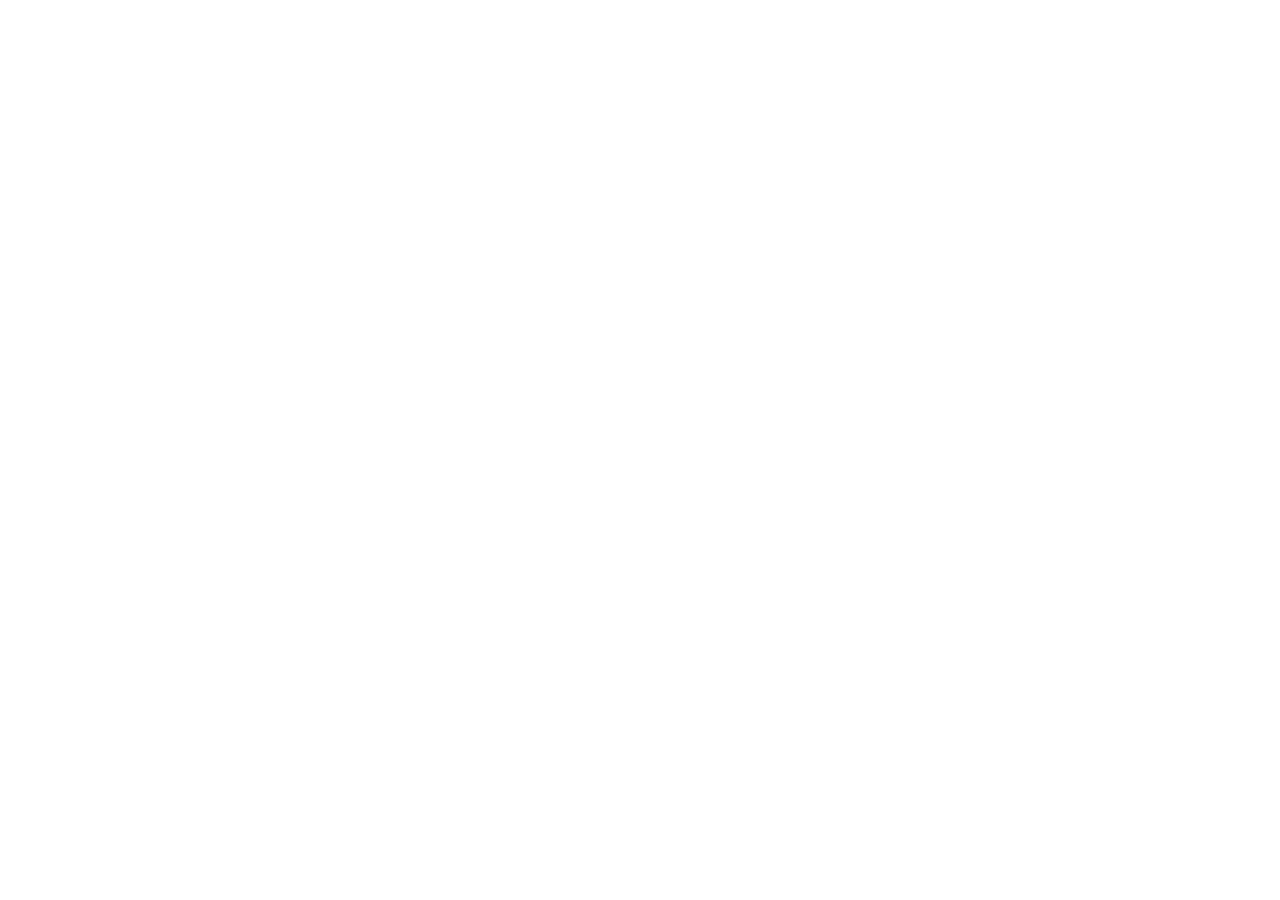
==== commit 1b6d0b79: "ultimo commit" ====
--- a/index.html
+++ b/index.html
@@ -168,7 +168,6 @@
                     <span class="philan-eyebrow"><i class="fas fa-heart"></i> Além do trabalho</span>
                     <h2>Tecnologia com propósito</h2>
                     <p>Para além da carreira, dedico tempo a causas que acredito: ensino de programação para jovens em comunidades carentes, inclusão digital, mulheres na tecnologia e voluntariado em ONGs.</p>
-                    <a href="pages/philanthropy.html" class="btn btn-outline-light">Ver atividades <i class="fas fa-arrow-right"></i></a>
                 </div>
                 <div class="philan-icons">
                     <div class="philan-item"><i class="fas fa-laptop-code"></i><span>Ensino de código</span></div>
